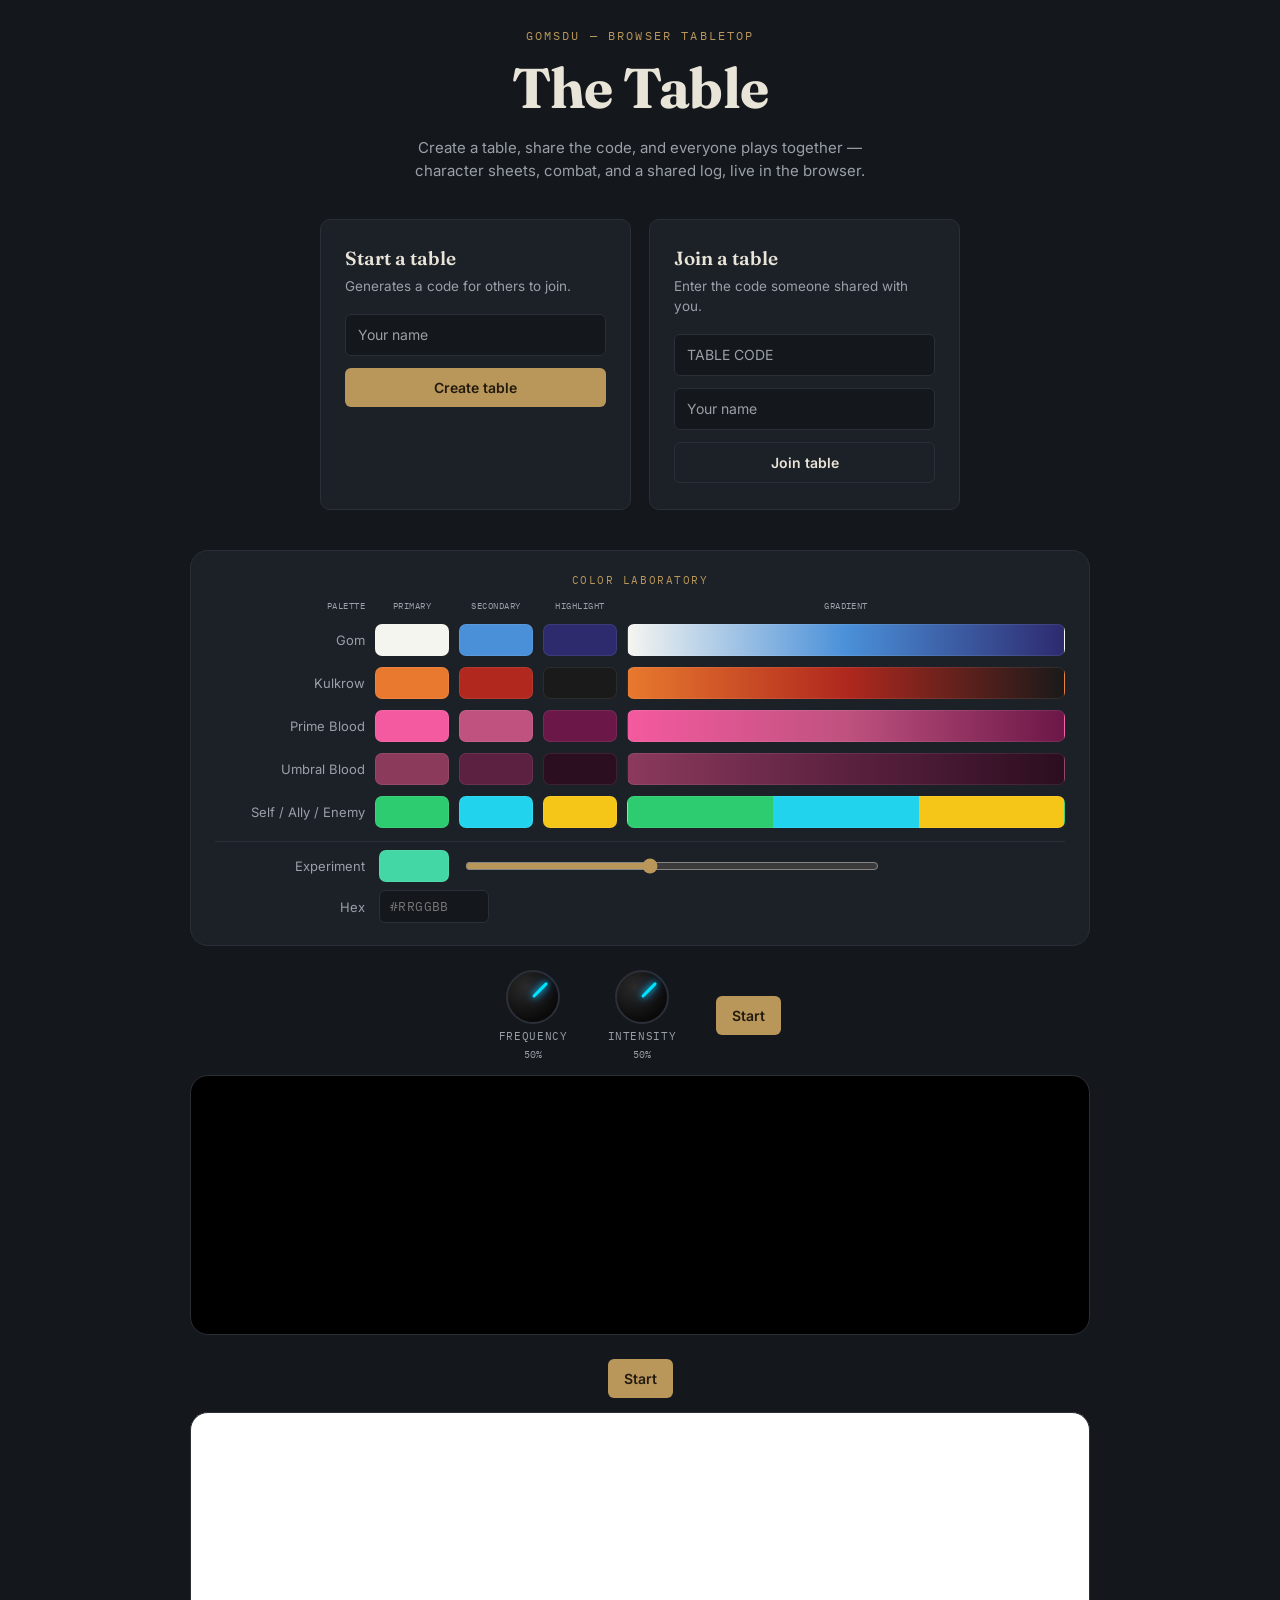
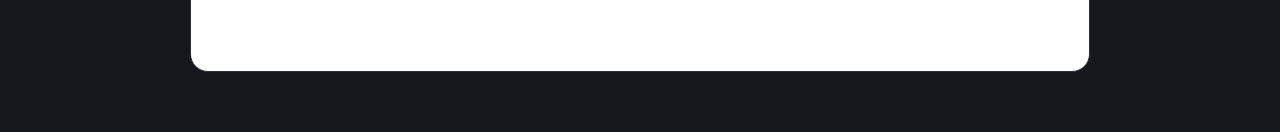
==== index.html @ 1b73d4d3 "scroll-snap for the two-view model Wires up scroll-snap-type/scroll-snap-align on View 1 and View 2 " ====
<!DOCTYPE html>
<html lang="en">
<head>
<meta charset="UTF-8" />
<meta name="viewport" content="width=device-width, initial-scale=1.0" />
<title>Gomsdu &mdash; The Table</title>
<link rel="preconnect" href="https://fonts.googleapis.com">
<link href="https://fonts.googleapis.com/css2?family=Fraunces:opsz,wght@9..144,400;9..144,600;9..144,700&family=Inter:wght@400;500;600&family=IBM+Plex+Mono:wght@400;500&display=swap" rel="stylesheet">
<link rel="stylesheet" href="css/base.css">
<link rel="stylesheet" href="css/layout.css">
<link rel="stylesheet" href="css/panels.css">
</head>
<body>
<div id="app">

  <!-- LANDING -->
  <div id="screen-landing">
    <div class="brand-eyebrow">Gomsdu &mdash; Browser Tabletop</div>
    <h1>The Table</h1>
    <p class="sub">Create a table, share the code, and everyone plays together &mdash; character sheets, combat, and a shared log, live in the browser.</p>

    <div class="landing-cards">
      <div class="landing-card">
        <h3>Start a table</h3>
        <p>Generates a code for others to join.</p>
        <input id="create-name" placeholder="Your name" maxlength="24" />
        <button id="btn-create" class="btn-brass btn-block">Create table</button>
      </div>
      <div class="landing-card">
        <h3>Join a table</h3>
        <p>Enter the code someone shared with you.</p>
        <input id="join-code" placeholder="Table code" maxlength="6" style="text-transform:uppercase;" />
        <input id="join-name" placeholder="Your name" maxlength="24" />
        <button id="btn-join" class="btn-ghost btn-block">Join table</button>
      </div>
    </div>
    <div id="landing-error" class="hidden"></div>

    <div class="color-lab">
      <div class="color-lab-title">Color Laboratory</div>

      <div class="color-lab-headers">
        <span>Palette</span><span>Primary</span><span>Secondary</span><span>Highlight</span><span>Gradient</span>
      </div>

      <div class="color-lab-row">
        <span class="color-lab-label">Gom</span>
        <div class="color-lab-patch-sm" style="background:#F5F5F0;"></div>
        <div class="color-lab-patch-sm" style="background:#4A90D9;"></div>
        <div class="color-lab-patch-sm" style="background:#2E2A6E;"></div>
        <div class="color-lab-band" data-mode="blend" style="background:linear-gradient(to right, #F5F5F0, #4A90D9, #2E2A6E);"></div>
      </div>
      <div class="color-lab-row">
        <span class="color-lab-label">Kulkrow</span>
        <div class="color-lab-patch-sm" style="background:#E8792E;"></div>
        <div class="color-lab-patch-sm" style="background:#B0281E;"></div>
        <div class="color-lab-patch-sm" style="background:#1A1A1A;"></div>
        <div class="color-lab-band" data-mode="blend" style="background:linear-gradient(to right, #E8792E, #B0281E, #1A1A1A);"></div>
      </div>
      <div class="color-lab-row">
        <span class="color-lab-label">Prime Blood</span>
        <div class="color-lab-patch-sm" style="background:#F45A9F;"></div>
        <div class="color-lab-patch-sm" style="background:#BF527F;"></div>
        <div class="color-lab-patch-sm" style="background:#6B1747;"></div>
        <div class="color-lab-band" data-mode="blend" style="background:linear-gradient(to right, #F45A9F, #BF527F, #6B1747);"></div>
      </div>
      <div class="color-lab-row">
        <span class="color-lab-label">Umbral Blood</span>
        <div class="color-lab-patch-sm" style="background:#8B3A5C;"></div>
        <div class="color-lab-patch-sm" style="background:#5C2140;"></div>
        <div class="color-lab-patch-sm" style="background:#2B0E1F;"></div>
        <div class="color-lab-band" data-mode="blend" style="background:linear-gradient(to right, #8B3A5C, #5C2140, #2B0E1F);"></div>
      </div>
      <div class="color-lab-row">
        <span class="color-lab-label">Self / Ally / Enemy</span>
        <div class="color-lab-patch-sm" style="background:#2ECC71;"></div>
        <div class="color-lab-patch-sm" style="background:#22D3EE;"></div>
        <div class="color-lab-patch-sm" style="background:#F5C518;"></div>
        <div class="color-lab-band" data-mode="blocks" style="background:linear-gradient(to right, #2ECC71 0% 33.33%, #22D3EE 33.33% 66.66%, #F5C518 66.66% 100%);"></div>
      </div>

      <div class="color-lab-experiment">
        <div class="color-lab-exp-row">
          <span class="color-lab-label">Experiment</span>
          <div class="color-lab-patch" id="color-lab-patch"></div>
          <input type="range" id="color-lab-slider" class="color-lab-slider" min="0" max="360" value="160" />
          <span class="color-lab-value" id="color-lab-value"></span>
        </div>
        <div class="color-lab-exp-row color-lab-hex-row">
          <span class="color-lab-label">Hex</span>
          <input type="text" id="color-lab-hex" class="color-lab-hex-input" placeholder="#RRGGBB" maxlength="7" />
        </div>
      </div>
    </div>

    <div class="lightning-controls">
      <div class="lightning-knob-wrap">
        <div class="lightning-knob" id="knob-frequency" tabindex="0"><div class="lightning-knob-indicator"></div></div>
        <span class="lightning-knob-label">Frequency</span>
        <span class="lightning-knob-value" id="knob-frequency-value">50%</span>
      </div>
      <div class="lightning-knob-wrap">
        <div class="lightning-knob" id="knob-intensity" tabindex="0"><div class="lightning-knob-indicator"></div></div>
        <span class="lightning-knob-label">Intensity</span>
        <span class="lightning-knob-value" id="knob-intensity-value">50%</span>
      </div>
      <button id="btn-lightning-toggle" class="btn-brass">Start</button>
    </div>
    <div class="lightning-box" id="lightning-box" aria-hidden="true"></div>

    <div class="lava-controls">
      <button id="btn-lava-toggle" class="btn-brass">Start</button>
    </div>
    <div class="lava-box" id="lava-box" aria-hidden="true">
      <canvas id="lava-canvas"></canvas>
    </div>
  </div>

  <div id="loading" class="loading-row hidden">Loading&hellip;</div>

  <!-- TABLE -->
  <div id="screen-table" class="hidden">
    <div class="view1">
    <div class="table-header">
      <div class="seal">
        <span class="code" id="table-code-display">------</span>
        <button id="btn-copy-code" class="btn-ghost btn-small">Copy</button>
      </div>
      <button id="toolbar-character" class="btn-ghost btn-small">Create a Character</button>
      <div class="who">You are <b id="who-name">&mdash;</b></div>
      <div class="header-actions">
        <button id="toolbar-dmtest" class="btn-ghost btn-small">DM Test</button>
        <button id="btn-leave" class="btn-ember btn-small">Leave table</button>
      </div>
    </div>
    <div id="banner-error" class="hidden"></div>

    <div class="sequencer-divider" id="sequencer-divider">
      <div class="sequencer-divider-ticks" id="sequencer-divider-ticks"></div>
      <div class="sequencer-divider-slashes" id="sequencer-divider-slashes"></div>
      <div class="sequencer-divider-wing left"></div>
      <div class="sequencer-divider-circle" id="sequencer-ap-badge"></div>
      <div class="sequencer-divider-wing right"></div>
      <div class="sequencer-needle">
        <svg class="sequencer-needle-svg" viewBox="0 0 36 72">
          <path class="needle-shell" d="M18,2 Q32,36 18,70 Q4,36 18,2 Z" />
          <path class="needle-gap" d="M18,8 Q28,36 18,64 Q8,36 18,8 Z" />
          <path class="needle-core" d="M18,18 Q22,36 18,54 Q14,36 18,18 Z" />
        </svg>
      </div>
      <div class="sequencer-bolts" id="sequencer-bolts"></div>
    </div>
    <div class="sequencer-marks" id="sequencer-marks"></div>
    <div class="sequencer-blood-drops" id="sequencer-blood-drops"></div>
    <div class="sequencer-hover-popover hidden" id="sequencer-hover-popover"></div>

    <div class="battle-report-line">BATTLE REPORT: xxx xxx xxx xxx</div>

    <div class="map-row">
      <div class="side-toolbar">
        <button id="toolbar-stats">Stats</button>
        <button id="toolbar-techniques">Techniques</button>
        <button id="toolbar-party">Party</button>
        <button id="toolbar-help">Help</button>
      </div>

      <div class="panel-static map-panel">
        <div id="map-grid"></div>
        <div class="map-toolbar">
          <button id="veil-vision-toggle" class="btn-ghost btn-small">TATA Veil Vision</button>
          <button id="map-edit-toggle" class="btn-ghost btn-small">DM: edit tiles</button>
        </div>
      </div>

      <div class="side-toolbar">
        <button id="btn-start-encounter" class="btn-brass" disabled>Start encounter</button>
        <button id="btn-end-encounter" class="btn-ghost" disabled>End encounter</button>
        <button id="btn-resolve" class="btn-brass hidden">Resolve round</button>
        <button id="toolbar-combat">Combat</button>
        <button id="toolbar-dm">Dungeon Master</button>
      </div>
    </div>

    <div class="view1-spacer" aria-hidden="true"></div>
    </div>

    <div class="persistent-grid">
      <div class="panel-static" id="party-panel-static">
        <h2>Party</h2>
        <div id="roster"></div>
      </div>

      <div class="panel-static" id="ledger-panel-static">
        <h2>The Ledger</h2>
        <div id="ledger"><div class="log-empty">Nothing recorded yet.</div></div>
        <div class="chat-row">
          <input id="chat-input" placeholder="Say something to the table&hellip;" maxlength="240" />
          <button id="btn-send-chat" class="btn-brass btn-small">Send</button>
        </div>
      </div>
    </div>

    <!-- Party's Add Possessor/Mini-Party popup (2026-08-17 redesign) — a
         small popup positioned over the specific Player's Group (their
         roster-stack: possessors + the Player row + mini-party), triggered
         by clicking an empty grid slot's "+" button, NOT a full-screen
         modal. Position/size set via JS in ledger.js's openAddPartyPopup(). -->
    <div id="party-add-popup" class="party-add-popup hidden">
      <div class="party-add-popup-header">
        <span id="party-add-popup-title">Add</span>
        <button id="party-add-popup-close" class="btn-ghost btn-small">Close</button>
      </div>
      <div class="field"><label>Name</label><input id="add-party-name" /></div>
      <div class="field" id="add-party-tier-field">
        <label>Tier</label>
        <select id="add-party-tier">
          <option value="2">Possessor</option>
          <option value="3">Possessor</option>
          <option value="4">Higher Power</option>
          <option value="5">Supreme Force</option>
        </select>
      </div>
      <div class="field" id="add-party-type-field">
        <label>Possession Type</label>
        <select id="add-party-type">
          <option value="shadow">Shadow Possession</option>
          <option value="active">Active Possession</option>
        </select>
      </div>
      <div class="field">
        <label>Base build (optional)</label>
        <select id="add-party-build">
          <option value="">&mdash; blank &mdash;</option>
        </select>
      </div>
      <button id="btn-confirm-add-party-member" class="btn-brass btn-small btn-block">Add</button>
    </div>

    <!-- PANELS -->
    <div id="panel-backdrop" class="hidden"></div>

    <div id="panel-character" class="panel-overlay wide hidden">
      <div class="panel-overlay-header">
        <h2>Create a Character</h2>
        <div class="save-hint" id="save-hint"></div>
        <button id="panel-close-character" class="btn-ghost btn-small">Close</button>
      </div>
      <div class="sheet">
        <div class="sheet-columns">
          <div class="sheet-col-left">
            <button id="btn-make-active" class="btn-ghost btn-small btn-block" style="margin-bottom:14px;">Make Active Character</button>
            <div class="field">
              <label>Load a Build | Save as Template</label>
              <div class="chat-row">
                <select id="ch-build-loader" style="flex:2;">
                  <option value="">&mdash; pick a template &mdash;</option>
                  <optgroup label="Player" id="ch-build-player-group"></optgroup>
                  <optgroup label="Custom" id="ch-build-saved-group"></optgroup>
                </select>
                <button id="btn-save-template" class="btn-ghost btn-small">Save as Template</button>
              </div>
            </div>
            <div class="field">
              <label>Species</label>
              <select id="ch-species">
                <option value="humanoid">Humanoid</option>
                <option value="sandman">Sandman</option>
                <option value="crystalBeing">Crystal Being</option>
                <option value="desertAbomination">Desert Abomination</option>
              </select>
            </div>
            <div class="stat-header">Possessors</div>
            <div id="ch-possessor-grid"></div>
            <div class="stat-header">Mini Party</div>
            <div id="ch-miniparty-grid"></div>
            <div class="action-row" style="margin-top:10px;">
              <button id="ch-add-party-kind-possessor" class="btn-action">Possessor</button>
              <button id="ch-add-party-kind-miniparty" class="btn-action">Mini-Party Character</button>
            </div>
            <div id="ch-add-party-fields" class="hidden" style="margin-top:10px;">
              <div class="field"><label>Name</label><input id="ch-add-party-name" /></div>
              <div class="field" id="ch-add-party-tier-field">
                <label>Tier</label>
                <select id="ch-add-party-tier">
                  <option value="2">Possessor</option>
                  <option value="3">Possessor</option>
                  <option value="4">Higher Power</option>
                  <option value="5">Supreme Force</option>
                </select>
              </div>
              <div class="field" id="ch-add-party-type-field">
                <label>Possession Type</label>
                <select id="ch-add-party-type">
                  <option value="shadow">Shadow Possession</option>
                  <option value="active">Active Possession</option>
                </select>
              </div>
              <div class="field">
                <label>Base build (optional)</label>
                <select id="ch-add-party-build">
                  <option value="">&mdash; blank &mdash;</option>
                </select>
              </div>
              <button id="btn-ch-confirm-add-party-member" class="btn-brass btn-small btn-block">Add</button>
            </div>
          </div>

          <div class="sheet-col-right">
            <div class="stat-grid-2">
              <div class="field"><label>Name</label><input id="ch-name" /></div>
              <div class="field"><label>Role</label><input id="ch-archetype" placeholder="e.g. Wandering blade-for-hire" /></div>
            </div>
            <div class="field">
              <label>Wounds | Down | Body</label>
              <div class="hp-fields">
                <input id="ch-wounds" type="number" /> <span>/</span>
                <input id="ch-woundsmax" type="number" />
                <span class="sheet-inline-stat">Down: <b id="ch-down-display">&mdash;</b></span>
                <span class="sheet-inline-stat">Body: <b id="ch-body-display">&mdash;</b></span>
              </div>
            </div>
            <div class="stat-header">Technique Tree</div>
            <div class="tech-access-grid">
              <label class="tech-access-toggle"><input type="checkbox" id="ch-tech-flowPowers" /> Flow Powers</label>
              <label class="tech-access-toggle"><input type="checkbox" id="ch-tech-focusPowers" /> Focus Powers</label>
              <label class="tech-access-toggle"><input type="checkbox" id="ch-tech-lightningCrafts" /> Lightning Crafts</label>
              <label class="tech-access-toggle"><input type="checkbox" id="ch-tech-lavaCrafts" /> Lava Crafts</label>
            </div>
            <div class="stat-header">Form</div>
            <div class="stat-grid">
              <div class="field"><label>Flow</label><input id="ch-flow" type="number" min="0" max="50" /></div>
              <div class="field"><label>AP</label><input id="ch-ap" type="number" min="0" max="100" /></div>
              <div class="field"><label>Recovery</label><input id="ch-recovery" type="number" min="0" max="50" /></div>
            </div>
            <div class="stat-grid">
              <div class="field"><label>Power</label><input id="ch-power" type="number" min="0" max="50" /></div>
              <div class="field"><label>Quickness</label><input id="ch-quickness" type="number" min="0" max="50" /></div>
              <div class="field"><label>Resilience</label><input id="ch-resilience" type="number" min="0" max="50" /></div>
            </div>
            <div class="stat-header">Essence</div>
            <div class="stat-grid">
              <div class="field"><label>Lightning</label><input id="ch-lightning" type="number" min="0" max="10" /></div>
              <div class="field"><label>Lava</label><input id="ch-lava" type="number" min="0" max="10" /></div>
              <div class="field"><label>Focus</label><input id="ch-focus" type="number" min="0" max="10" /></div>
            </div>
            <div class="stat-grid">
              <div class="field"><label>Control</label><input id="ch-control" type="number" min="0" max="10" /></div>
              <div class="field"><label>Attunement</label><input id="ch-attunement" type="number" min="0" max="10" /></div>
              <div class="field"><label>Life</label><input id="ch-life" type="number" min="0" max="1" /></div>
            </div>
          </div>
        </div>
      </div>
    </div>

    <div id="panel-combat" class="panel-overlay hidden">
      <div class="panel-overlay-header">
        <h2>Combat</h2>
        <button id="panel-close-combat" class="btn-ghost btn-small">Close</button>
      </div>
      <div class="counter-row">
        <div class="counter"><span class="counter-label">Wounds</span><span id="cb-wounds-display" class="counter-value">&mdash;</span></div>
        <div class="counter"><span class="counter-label">AP (committed / total)</span><span id="cb-ap-display" class="counter-value">&mdash;</span></div>
      </div>
      <div class="counter-row" style="margin-top:10px;">
        <div class="counter"><span class="counter-label">Flow (shield)</span><span id="cb-flow-display" class="counter-value">&mdash;</span></div>
        <div class="counter"><span class="counter-label">Focus (remaining)</span><span id="cb-focus-display" class="counter-value">&mdash;</span></div>
      </div>
      <div class="counter-row" style="margin-top:10px;">
        <div class="counter"><span class="counter-label">Control (live)</span><span id="cb-control-display" class="counter-value">&mdash;</span></div>
        <div class="counter"><span class="counter-label">Hit% (exposure)</span><span id="cb-hitpercent-display" class="counter-value">&mdash;</span></div>
      </div>
      <div class="field" style="margin-top:14px;">
        <label>Target range</label>
        <div id="target-range"><div class="log-empty">No enemies in the encounter.</div></div>
      </div>
      <div class="field" style="margin-top:14px;">
        <label>Ally range</label>
        <div id="ally-range"><div class="log-empty">No Allies to target.</div></div>
      </div>
      <div class="action-row">
        <button id="btn-attack-menu" class="btn-action">Attack</button>
        <button id="btn-block-menu" class="btn-action">Block</button>
        <button id="essence-btn" class="btn-action hidden">Essence</button>
      </div>
      <div class="action-menu hidden" id="menu-attack">
        <button class="btn-ghost btn-small" id="attack-fast-btn">Fast &mdash; 5 AP</button>
        <button class="btn-ghost btn-small" id="attack-strong-btn">Strong &mdash; 10 AP</button>
        <button class="btn-ghost btn-small hidden" id="attack-focus-btn">Focus Attack &mdash; 10 AP + 1 Focus</button>
      </div>
      <div class="action-menu hidden" id="menu-block">
        <button class="btn-ghost btn-small" id="block-general-btn">General Block</button>
        <button class="btn-ghost btn-small" id="block-target-btn">Target Block</button>
        <button class="btn-ghost btn-small" id="block-counter-btn">Counter</button>
      </div>
      <div class="action-menu hidden" id="menu-essence">
        <button class="btn-ghost btn-small hidden" id="cast-lightning">Lightning &mdash; 8 AP</button>
        <button class="btn-ghost btn-small hidden" id="cast-lava">Lava &mdash; 8 AP</button>
      </div>
      <div class="commit-row">
        <button id="btn-commit" class="btn-brass btn-small">Commit</button>
        <button id="btn-undo" class="btn-ghost btn-small">Undo</button>
      </div>
      <div id="cb-staged-list"></div>
      <div class="field" style="margin-top:14px;">
        <label>Rest (spend AP to recover Flow or shed Hit% instead of acting)</label>
        <div class="action-row">
          <input type="number" id="rest-ap-input" min="0" step="1" placeholder="AP to commit" style="width:150px;">
          <button id="btn-rest" class="btn-ghost btn-small">Rest</button>
        </div>
      </div>
    </div>

    <div id="panel-dm" class="panel-overlay hidden">
      <div class="panel-overlay-header">
        <h2>Dungeon Master</h2>
        <button id="panel-close-dm" class="btn-ghost btn-small">Close</button>
      </div>
      <div class="field">
        <label>Load an encounter</label>
        <select id="dm-encounter-loader">
          <option value="">&mdash; pick a saved encounter &mdash;</option>
          <optgroup label="Custom" id="dm-encounter-saved-group"></optgroup>
        </select>
      </div>
      <div class="field">
        <label>Save current field as an encounter</label>
        <div class="chat-row">
          <input id="dm-encounter-name" placeholder="Encounter name" />
          <button id="btn-save-encounter" class="btn-ghost btn-small">Save Encounter</button>
        </div>
        <div class="save-hint" id="dm-encounter-hint"></div>
      </div>
      <div class="field">
        <label>Spawn enemy</label>
        <div class="chat-row">
          <select id="dm-enemy-build-picker">
            <optgroup label="Custom" id="dm-build-saved-group"></optgroup>
          </select>
          <button id="btn-add-enemy" class="btn-ghost btn-small">+ Add enemy</button>
        </div>
      </div>
      <div class="counter-row">
        <div class="counter"><span class="counter-label">Wounds</span><span id="dm-wounds-display" class="counter-value">&mdash;</span></div>
        <div class="counter"><span class="counter-label">AP (committed / total)</span><span id="dm-ap-display" class="counter-value">&mdash;</span></div>
      </div>
      <div class="counter-row" style="margin-top:10px;">
        <div class="counter"><span class="counter-label">Flow (shield)</span><span id="dm-flow-display" class="counter-value">&mdash;</span></div>
        <div class="counter"><span class="counter-label">Focus (remaining)</span><span id="dm-focus-display" class="counter-value">&mdash;</span></div>
      </div>
      <div class="counter-row" style="margin-top:10px;">
        <div class="counter"><span class="counter-label">Control (live)</span><span id="dm-control-display" class="counter-value">&mdash;</span></div>
        <div class="counter"><span class="counter-label">Hit% (exposure)</span><span id="dm-hitpercent-display" class="counter-value">&mdash;</span></div>
      </div>
      <div class="field" style="margin-top:14px;">
        <label>Acting as <span class="footnote" style="display:inline;">(double-click to toggle as its own target)</span></label>
        <div id="dm-enemy-picker"><div class="log-empty">No enemies to control yet.</div></div>
      </div>
      <div class="field" style="margin-top:14px;">
        <label>Target (players)</label>
        <div id="dm-target-range"><div class="log-empty">No players to target.</div></div>
      </div>
      <div class="action-row">
        <button id="dm-btn-attack-menu" class="btn-action">Attack</button>
        <button id="dm-btn-block-menu" class="btn-action">Block</button>
        <button id="dm-essence-btn" class="btn-action hidden">Essence</button>
      </div>
      <div class="action-menu hidden" id="dm-menu-attack">
        <button class="btn-ghost btn-small" id="dm-attack-fast-btn">Fast &mdash; 5 AP</button>
        <button class="btn-ghost btn-small" id="dm-attack-strong-btn">Strong &mdash; 10 AP</button>
        <button class="btn-ghost btn-small hidden" id="dm-attack-focus-btn">Focus Attack &mdash; 10 AP + 1 Focus</button>
      </div>
      <div class="action-menu hidden" id="dm-menu-block">
        <button class="btn-ghost btn-small" id="dm-block-general-btn">General Block</button>
        <button class="btn-ghost btn-small" id="dm-block-target-btn">Target Block</button>
        <button class="btn-ghost btn-small" id="dm-block-counter-btn">Counter</button>
      </div>
      <div class="action-menu hidden" id="dm-menu-essence">
        <button class="btn-ghost btn-small hidden" id="dm-cast-lightning">Lightning &mdash; 8 AP</button>
        <button class="btn-ghost btn-small hidden" id="dm-cast-lava">Lava &mdash; 8 AP</button>
      </div>
      <div class="commit-row">
        <button id="dm-btn-commit" class="btn-brass btn-small">Commit</button>
        <button id="dm-btn-undo" class="btn-ghost btn-small">Undo</button>
      </div>
      <div id="dm-staged-list"></div>
      <button id="btn-clear-dead" class="btn-ghost btn-small" style="margin-top:14px;">Clear the dead</button>
    </div>

    <div id="panel-dmtest" class="panel-overlay hidden">
      <div class="panel-overlay-header">
        <h2>DM Test Panel</h2>
        <button id="panel-close-dmtest" class="btn-ghost btn-small">Close</button>
      </div>
      <p class="footnote" style="margin-bottom:14px;">Auto-stages a full AP&rsquo;s worth of attacks per side and resolves the round &mdash; for repeated combat testing without the manual click-through.</p>
      <div id="dmtest-actors"></div>
      <div class="commit-row" style="margin-top:16px;">
        <button id="btn-dmtest-round" class="btn-ghost btn-small dmtest-run-btn">Run 1 Round</button>
        <div class="dmtest-run-n">
          <input id="dmtest-n-rounds" type="number" min="1" max="100" value="5" title="Rounds to run" />
          <button id="btn-dmtest-n-rounds" class="btn-ghost btn-small dmtest-run-btn">Run Rounds</button>
        </div>
        <button id="btn-dmtest-until-defeat" class="btn-brass btn-small dmtest-run-btn">Run Until Defeat</button>
      </div>
      <div id="dmtest-result" class="dmtest-result"></div>
    </div>

    <div id="panel-character-view" class="panel-overlay wide hidden">
      <div class="panel-overlay-header">
        <h2 id="cv-name">Character Sheet</h2>
        <button id="panel-close-character-view" class="btn-ghost btn-small">Close</button>
      </div>
      <div class="sheet">
        <p class="footnote" id="cv-archetype" style="color:#7A6A47; margin-bottom:10px;"></p>
        <div class="sheet-columns">
          <div class="sheet-col-left">
            <div class="field"><label>Species</label><input id="cv-species" readonly /></div>
            <div class="stat-header">Possessors</div>
            <div id="cv-possessor-grid"></div>
            <div class="stat-header">Mini Party</div>
            <div id="cv-miniparty-grid"></div>
          </div>

          <div class="sheet-col-right">
            <div class="field">
              <label>Wounds | Down | Body</label>
              <div class="hp-fields">
                <input id="cv-wounds" readonly /> <span>/</span>
                <input id="cv-woundsmax" readonly />
                <span class="sheet-inline-stat">Down: <b id="cv-down-display">&mdash;</b></span>
                <span class="sheet-inline-stat">Body: <b id="cv-body-display">&mdash;</b></span>
              </div>
            </div>
            <div class="stat-header">Technique Tree</div>
            <div id="cv-tech-access" class="tech-access-grid"></div>
            <div class="stat-header">Form</div>
            <div class="stat-grid">
              <div class="field"><label>Flow</label><input id="cv-flow" readonly /></div>
              <div class="field"><label>AP</label><input id="cv-ap" readonly /></div>
              <div class="field"><label>Recovery</label><input id="cv-recovery" readonly /></div>
            </div>
            <div class="stat-grid">
              <div class="field"><label>Power</label><input id="cv-power" readonly /></div>
              <div class="field"><label>Quickness</label><input id="cv-quickness" readonly /></div>
              <div class="field"><label>Resilience</label><input id="cv-resilience" readonly /></div>
            </div>
            <div class="stat-header">Essence</div>
            <div class="stat-grid">
              <div class="field"><label>Lightning</label><input id="cv-lightning" readonly /></div>
              <div class="field"><label>Lava</label><input id="cv-lava" readonly /></div>
              <div class="field"><label>Focus</label><input id="cv-focus" readonly /></div>
            </div>
            <div class="stat-grid">
              <div class="field"><label>Control</label><input id="cv-control" readonly /></div>
              <div class="field"><label>Attunement</label><input id="cv-attunement" readonly /></div>
              <div class="field"><label>Life</label><input id="cv-life" readonly /></div>
            </div>
          </div>
        </div>
        <div class="stat-header">Equipment</div>
        <div id="cv-equipment" class="log-empty">No equipment system yet &mdash; placeholder.</div>
        <div class="stat-header">Buffs</div>
        <div id="cv-buffs" class="log-empty">No active buffs.</div>
      </div>
    </div>

    <div id="panel-stats" class="panel-overlay hidden">
      <div class="panel-overlay-header">
        <h2>Stats</h2>
        <button id="panel-close-stats" class="btn-ghost btn-small">Close</button>
      </div>
    </div>

    <div id="panel-techniques" class="panel-overlay hidden">
      <div class="panel-overlay-header">
        <h2>Techniques</h2>
        <button id="panel-close-techniques" class="btn-ghost btn-small">Close</button>
      </div>
      <div class="sheet">
        <div class="tech-main-header">Powers</div>
        <div class="tech-columns">
          <div class="tech-column">
            <div class="tech-column-label">Flow</div>
            <button class="tech-item" data-technique="wound">Wound</button>
          </div>
          <div class="tech-column">
            <div class="tech-column-label">Focus</div>
            <button class="tech-item" data-technique="possess">Possess</button>
            <button class="tech-item" data-technique="embolden">Embolden</button>
            <button class="tech-item" data-technique="anchor">Anchor</button>
          </div>
        </div>
        <div class="tech-main-header">Craft</div>
        <div class="tech-columns">
          <div class="tech-column">
            <div class="tech-column-label">Lightning</div>
            <button class="tech-item" data-technique="heartAttack">Heart Attack</button>
            <button class="tech-item" data-technique="skullExplosion">Skull Explosion</button>
          </div>
          <div class="tech-column">
            <div class="tech-column-label">Lava</div>
            <button class="tech-item" data-technique="separation">Separation</button>
            <button class="tech-item" data-technique="bloodkindle">Bloodkindle</button>
          </div>
        </div>
      </div>
    </div>

    <div id="panel-party" class="panel-overlay hidden">
      <div class="panel-overlay-header">
        <h2>Party</h2>
        <button id="panel-close-party" class="btn-ghost btn-small">Close</button>
      </div>
    </div>

    <div id="panel-help" class="panel-overlay hidden">
      <div class="panel-overlay-header">
        <h2>Help</h2>
        <button id="panel-close-help" class="btn-ghost btn-small">Close</button>
      </div>
      <div class="sheet">
        <div class="tech-main-header">Wounds &amp; Death</div>
        <ul class="help-list">
          <li>Wounds count <b>up</b>, not down. <code>x</code> is how many you've taken; <code>y</code> is your own personal Down threshold &mdash; different per Character.</li>
          <li><b>Down</b> &ne; out. A Down Character can still be targeted, and can't act unaided, but isn't removed from play.</li>
          <li><b>Death Wounds</b> is a separate, species-fixed ceiling (Humanoid: 10) &mdash; crossing it is what actually kills you, not reaching your own <code>y</code>.</li>
          <li><b>Execution</b>: attacking an already-Down target skips Block and Flow entirely &mdash; guaranteed +1 Wound, -1 Life.</li>
          <li><b>Obliteration</b> is different again &mdash; every Body Part gone. Rare, not the same as Death Wounds.</li>
          <li><b>Life</b> reaching 0 doesn't erase you &mdash; it means "no longer self-sustaining," not "no body."</li>
        </ul>
        <div class="tech-main-header">Core Resources</div>
        <ul class="help-list">
          <li><b>Flow</b> is your personal shield &mdash; Recovery refills it each round.</li>
          <li><b>Focus / Lightning / Lava</b> are Technique fuel &mdash; Attunement refills all three, each round, in full (not split between them).</li>
          <li><b>Resilience</b> shrinks every incoming hit and is what lets you take damage past your own <code>y</code>, toward the universal ceiling.</li>
          <li><b>Control</b> sets your AP cost per action &mdash; higher Control, cheaper actions. Control 0 means you can't act without help.</li>
        </ul>
        <div class="tech-main-header">Techniques</div>
        <ul class="help-list">
          <li>Four categories: <b>Flow Powers, Focus Powers, Lightning Crafts, Lava Crafts.</b></li>
          <li>A Character needs a category switched on to use anything in it &mdash; checked on the Character Sheet.</li>
          <li>Techniques used on an Ally that <i>help</i> (Embolden, Anchor) are never treated as an attack.</li>
        </ul>
        <div class="tech-main-header">Party &amp; Possession</div>
        <ul class="help-list">
          <li>Your <b>Mini-Party</b> rides on your own Tile &mdash; up to 4 members.</li>
          <li>A <b>Mob</b> is any group of Characters sharing one Tile &mdash; get crowded enough (3+) and it starts affecting movement and line of sight.</li>
          <li>Gom and Kulkrow ambiently possess <i>everyone</i> by default (Shadow Possession) &mdash; that's not a special event, it's the baseline every Character already has in their Blood.</li>
          <li><b>Veil Vision</b> toggles between "what your Character would actually know" and the full picture &mdash; Enemy intent stays hidden until it resolves unless it's on.</li>
        </ul>
      </div>
    </div>

    <div id="panel-technique-use" class="panel-overlay hidden">
      <div class="panel-overlay-header">
        <h2 id="tu-name">Technique</h2>
        <button id="panel-close-technique-use" class="btn-ghost btn-small">Close</button>
      </div>
      <p class="footnote" id="tu-type" style="margin-bottom:12px;"></p>
      <div class="counter-row">
        <div class="counter"><span class="counter-label">Cost</span><span id="tu-cost" class="counter-value">&mdash;</span></div>
        <div class="counter"><span class="counter-label">Range</span><span id="tu-range" class="counter-value">&mdash;</span></div>
      </div>
      <p class="footnote" id="tu-effect" style="margin:14px 0;"></p>
      <div class="field">
        <label>Target</label>
        <select id="tu-target"></select>
      </div>
      <button id="btn-tu-stage" class="btn-brass btn-block" style="margin-top:10px;">Stage</button>
    </div>
  </div>
</div>

<script type="module" src="js/main.js"></script>
</body>
</html>
---- css/base.css ----
:root{
  --ink: #14171B;
  --ink-soft: #1C2027;
  --ink-line: #2A2F38;
  --parchment: #EFE7D6;
  --parchment-line: #D9CBA8;
  --text-light: #E9E4D8;
  --text-dim: #9AA0A8;
  --text-dark: #241F18;
  --brass: #B9975B;
  --brass-bright: #D8BA83;
  --ember: #A34B36;
  --ember-bright: #C1604A;
  --sage: #7C9070;

  /* Tier 5 palette (2026-08-16, design tokens only — captured per dDd's
     Color Schemes note, not wired into any UI yet; the Roster's Possessor
     icons still use plain circle glyphs, not color). Ordering intentional:
     1=Primary, 2=Secondary, 3=Tertiary. True black is deliberately reserved
     for Kulkrow's tertiary only — per dDd, "Black is the rarest color in
     the Universe in game" — everything else in this theme (including --ink
     above) stays a dark charcoal specifically to leave true black alone. */
  --gom-primary: #F5F5F0;
  --gom-secondary: #4A90D9;
  --gom-tertiary: #2E2A6E;
  --kulkrow-primary: #E8792E;
  --kulkrow-secondary: #B0281E;
  --kulkrow-tertiary: #000000;
}
*{box-sizing:border-box;}
html,body{margin:0;padding:0;}
/* Two-view scroll-snap (2026-08-17) — the table screen is exactly View 1
   (header through the Map) and View 2 (Party+Ledger), both pinned to
   calc(100vh - 28px) in layout.css. scroll-snap-type lives on html (the
   real scrolling box for ordinary document scroll, since nothing between
   here and .view1/.persistent-grid sets its own overflow) so scrolling
   snaps to whichever view is closer instead of free-scrolling between them. */
html{scroll-snap-type:y mandatory;}
body{
  background:var(--ink); color:var(--text-light);
  font-family:'Inter',sans-serif; min-height:100vh;
  -webkit-font-smoothing:antialiased;
  /* renderAll() in js/main.js unconditionally rebuilds every major
     container's innerHTML (Ledger, Roster, Map, ...) on every single table
     mutation, not just the piece that actually changed — so on every move,
     chat message, or combat action, large swaths of the DOM get destroyed
     and recreated. Browsers' default scroll anchoring (overflow-anchor:auto)
     tries to keep the viewport visually stable when content shifts, but its
     heuristics get confused when the DOM nodes it was anchored to are torn
     down and rebuilt wholesale rather than genuinely resized in place — the
     real, most likely cause of dDd's 2026-08-17 report that the page keeps
     jumping back to the Party section on ordinary actions ("in a bunch of
     areas," not just movement, which matches a page-wide render pattern
     rather than one specific action). Turning it off is the standard fix for
     this exact symptom in apps that re-render this way. */
  overflow-anchor:none;
}
.hidden{display:none !important;}
a{color:var(--brass-bright);}
h1,h2,h3{font-family:'Fraunces',serif; font-weight:600; margin:0;}

button{
  font-family:'Inter',sans-serif; font-weight:600; font-size:14px; cursor:pointer;
  border:none; border-radius:6px; padding:11px 16px; transition:transform .1s ease, background .15s ease;
}
button:active{transform:scale(.98);}
button:disabled{opacity:.4; cursor:not-allowed;}
.btn-brass{background:var(--brass); color:#221A0E;}
.btn-brass:hover{background:var(--brass-bright);}
.btn-ghost{background:transparent; color:var(--text-light); border:1px solid var(--ink-line);}
.btn-ghost:hover{border-color:var(--brass);}
.btn-ember{background:var(--ember); color:#fff;}
.btn-ember:hover{background:var(--ember-bright);}
.btn-block{width:100%;}
.btn-small{padding:7px 11px; font-size:12.5px;}
.btn-ghost.toggled{border-color:var(--brass); color:var(--brass-bright); background:rgba(185,151,91,.15);}
.btn-action{
  flex:1; background:var(--ink); border:1px solid var(--brass); color:var(--brass-bright);
  font-family:'Inter',sans-serif; font-weight:600; font-size:13px; padding:12px 0; border-radius:6px; cursor:pointer;
}
.btn-action:hover{background:rgba(185,151,91,.1);}
.btn-action.active{background:rgba(185,151,91,.2);}

input, textarea, select{
  font-family:'Inter',sans-serif; font-size:13.5px;
}
input:focus, button:focus-visible, textarea:focus, select:focus{
  outline:2px solid var(--brass-bright); outline-offset:1px;
}

.log-empty{color:var(--text-dim); font-size:13px; padding:6px 0;}
.footnote{font-size:12px; color:var(--text-dim); line-height:1.6; padding-top:4px;}
.loading-row{font-family:'IBM Plex Mono',monospace; font-size:13px; color:var(--text-dim); padding:30px 0; text-align:center;}

#landing-error, #banner-error{
  color:#F0BBAE; background:rgba(163,75,54,.15); border:1px solid rgba(163,75,54,.4);
  padding:9px 13px; border-radius:6px; font-size:13px; margin-top:6px;
}
---- css/layout.css ----
#app{max-width:1200px; margin:0 auto; padding:28px 20px 60px;}

/* ---------- Landing ---------- */
#screen-landing{
  display:flex; flex-direction:column; align-items:center; justify-content:center;
  min-height:80vh; text-align:center;
}
.brand-eyebrow{
  font-family:'IBM Plex Mono',monospace; font-size:12px; letter-spacing:.18em;
  text-transform:uppercase; color:var(--brass); margin-bottom:10px;
}
#screen-landing h1{font-size:clamp(36px,6vw,56px); font-weight:700; letter-spacing:-.01em;}
#screen-landing p.sub{color:var(--text-dim); max-width:480px; margin:14px 0 36px; line-height:1.55; font-size:15px;}
.landing-cards{display:flex; gap:18px; flex-wrap:wrap; justify-content:center; width:100%; max-width:640px;}
.landing-card{
  flex:1; min-width:260px; background:var(--ink-soft); border:1px solid var(--ink-line);
  border-radius:10px; padding:26px 24px; text-align:left;
}
.landing-card h3{font-size:19px; margin-bottom:6px;}
.landing-card p{color:var(--text-dim); font-size:13.5px; line-height:1.5; margin:0 0 18px;}
.landing-card input{
  width:100%; margin-bottom:12px; padding:11px 12px; border-radius:6px;
  border:1px solid var(--ink-line); background:var(--ink); color:var(--text-light);
  font-family:'IBM Plex Mono',monospace; font-size:14px; letter-spacing:.05em;
}
.landing-card input::placeholder{color:var(--text-dim); font-family:'Inter',sans-serif; letter-spacing:0;}

/* Color Laboratory — a static, labeled color showcase (was an animated wave
   piece; dDd's call to swap it for something clearer to actually study).
   Each settled hue-family gets a row: Palette name, its Primary/Secondary/
   Highlight stops as their own small patches, then the full blended
   Gradient — all 5 columns aligned under one header via CSS Grid. Below
   that, a live "Experiment" patch driven by either the hue slider or a
   typed hex code, for test-driving a candidate color against the palette. */
.color-lab{
  width:100%; max-width:900px; margin:40px auto 0; padding:22px 24px;
  border-radius:18px; background:var(--ink-soft); border:1px solid var(--ink-line);
  display:flex; flex-direction:column; gap:11px;
}
.color-lab-title{
  font-family:'IBM Plex Mono',monospace; font-size:11px; letter-spacing:.14em;
  text-transform:uppercase; color:var(--brass); margin-bottom:2px;
}
.color-lab-headers{
  display:grid; grid-template-columns:150px 74px 74px 74px 1fr; gap:10px;
  font-family:'IBM Plex Mono',monospace; font-size:9px; letter-spacing:.05em;
  text-transform:uppercase; color:var(--text-dim); padding-bottom:2px; white-space:nowrap;
}
.color-lab-headers span:first-child{text-align:right;}
.color-lab-headers span:not(:first-child){text-align:center;}
.color-lab-row{display:grid; grid-template-columns:150px 74px 74px 74px 1fr; gap:10px; align-items:center;}
.color-lab-label{font-size:13px; color:var(--text-dim); text-align:right;}
.color-lab-patch-sm{height:32px; border-radius:7px; border:1px solid rgba(255,255,255,.08); cursor:pointer;}
.color-lab-band{height:32px; border-radius:7px; border:1px solid rgba(255,255,255,.08);}

/* Click a patch to highlight it (single-select among the palette patches;
   the Experiment patch highlights independently). When the Experiment patch
   and a palette patch are highlighted at the same time, the palette patch's
   color is overwritten to match — live, so it keeps tracking the Experiment
   color for as long as both stay highlighted. Outline, not border/box-
   shadow, so highlighting never shifts the grid's own sizing. */
.color-lab-patch-sm.highlighted, .color-lab-patch.highlighted{
  outline:3px solid var(--brass-bright); outline-offset:2px;
}

.color-lab-experiment{padding-top:8px; margin-top:2px; border-top:1px solid var(--ink-line); display:flex; flex-direction:column; gap:8px;}
.color-lab-exp-row{display:flex; align-items:center; gap:14px;}
.color-lab-exp-row .color-lab-label{width:150px; flex-shrink:0;}
.color-lab-patch{
  width:70px; height:32px; border-radius:7px; border:1px solid rgba(255,255,255,.08);
  flex-shrink:0; background:hsl(160,65%,55%); cursor:pointer;
}
.color-lab-slider{flex:1; accent-color:var(--brass);}
.color-lab-value{
  width:170px; flex-shrink:0; font-family:'IBM Plex Mono',monospace; font-size:12px; color:var(--text-dim);
}
.color-lab-hex-input{
  width:110px; padding:7px 10px; border-radius:6px; border:1px solid var(--ink-line);
  background:var(--ink); color:var(--text-light);
  font-family:'IBM Plex Mono',monospace; font-size:13px; letter-spacing:.03em;
}

/* Lightning box — pure fun, no function. Click anywhere and a bolt strikes
   toward that point from somewhere above it. Each bolt is a fresh, randomly
   generated jagged path (js/main.js's spawnLightningBolt/buildJaggedPath) —
   varied length, start angle, jaggedness, and branch count — rendered as one
   crisp white core stroke with 3 stacked drop-shadows standing in for the
   Inner Glow / Outer Glow / Aura layers, so the layering is real depth, not
   a flat tint. A multi-peak flicker keyframe (not a single fade) gives the
   afterimage/strobe feel, at a per-bolt randomized duration. Old bolts clean
   themselves out of the DOM once their animation ends. */
/* Controller row — two draggable rotary knobs (Frequency, Intensity) plus a
   Start/Stop toggle for auto-strikes, sitting above the box. Knobs use
   Pointer Events with a vertical-drag convention (standard for software
   knobs — literal angle-tracking off cursor position is fiddlier to use
   than it sounds), rendered via one CSS custom property (--angle) driving
   the indicator's rotation across a 270° sweep. See initKnob() in js/main.js. */
.lightning-controls{
  width:100%; max-width:900px; margin:24px auto 0;
  display:flex; align-items:center; justify-content:center; gap:40px;
}
.lightning-knob-wrap{display:flex; flex-direction:column; align-items:center; gap:5px;}
.lightning-knob{
  width:54px; height:54px; border-radius:50%;
  background:radial-gradient(circle at 35% 30%, #2b2b2b, #0a0a0a 72%);
  border:2px solid var(--ink-line); position:relative;
  cursor:ns-resize; touch-action:none; user-select:none;
}
.lightning-knob:focus-visible{outline:2px solid var(--brass-bright); outline-offset:3px;}
.lightning-knob-indicator{
  position:absolute; left:50%; top:50%; width:3px; height:20px;
  background:#00E5FF; border-radius:2px; transform-origin:50% 0%;
  transform:translateX(-50%) rotate(var(--angle, -135deg));
  box-shadow:0 0 6px #00E5FF, 0 0 12px #287BFF;
}
.lightning-knob-label{
  font-size:11px; color:var(--text-dim); font-family:'IBM Plex Mono',monospace;
  text-transform:uppercase; letter-spacing:.06em;
}
.lightning-knob-value{font-size:10px; color:var(--text-dim); font-family:'IBM Plex Mono',monospace;}

.lightning-box{
  width:100%; max-width:900px; height:260px; margin:14px auto 0;
  background:#000; border-radius:18px; border:1px solid var(--ink-line);
  position:relative; overflow:hidden; cursor:crosshair;
}
.lightning-bolt-svg{position:absolute; inset:0; pointer-events:none;}
.lightning-core{
  fill:none; stroke:#FFFFFF; stroke-linecap:round; stroke-linejoin:round;
  filter:
    drop-shadow(0 0 calc(3px * var(--glow-scale, 1)) #00E5FF)
    drop-shadow(0 0 calc(8px * var(--glow-scale, 1)) #287BFF)
    drop-shadow(0 0 calc(16px * var(--glow-scale, 1)) #6A2CFF);
}
.lightning-branch{opacity:.8;}
.lightning-flash .lightning-bolt{
  animation-name:bolt-flicker;
  animation-duration:var(--bolt-dur, 700ms);
  animation-timing-function:ease-out;
  animation-fill-mode:forwards;
}
@keyframes bolt-flicker{
  0%{opacity:0;}
  6%{opacity:1;}
  14%{opacity:.25;}
  22%{opacity:.9;}
  32%{opacity:.15;}
  44%{opacity:.55;}
  60%{opacity:.1;}
  100%{opacity:0;}
}

/* Lava box — Kulkrow's counterpart to the lightning box, same "click to
   place, Start/Stop to run" shape but a continuous simulation instead of a
   one-shot flash. Real per-frame physics in js/main.js's initLavaBox() —
   no directional gravity, each blob random-walks and bounces off its own
   vent's circular Crust pool (5x that vent ring's diameter), which is what
   actually confines it, not a screen edge. The white outer box is the Lava
   box itself; the dark Crust only exists inside each vent's own pool. */
.lava-controls{width:100%; max-width:900px; margin:24px auto 0; display:flex; align-items:center; justify-content:center;}
.lava-box{
  width:100%; max-width:900px; height:260px; margin:14px auto 0;
  background:#FFFFFF; border-radius:18px; border:1px solid var(--ink-line);
  position:relative; overflow:hidden; cursor:crosshair;
}
#lava-canvas{position:absolute; inset:0; width:100%; height:100%; display:block;}

/* ---------- Table shell ---------- */
#screen-table{display:flex; flex-direction:column; gap:20px;}
.table-header{
  display:flex; align-items:center; justify-content:space-between; gap:16px; flex-wrap:wrap;
  border-bottom:1px solid var(--ink-line); padding-bottom:16px;
}
.seal{
  display:inline-flex; align-items:center; gap:10px; background:var(--ink-soft);
  border:1.5px solid var(--brass); border-radius:999px; padding:6px 8px 6px 16px;
}
.seal .code{font-family:'IBM Plex Mono',monospace; font-size:17px; letter-spacing:.12em; color:var(--brass-bright);}
/* Fixed width sized for "Copied!" (its longest routine label) so the pill
   doesn't visibly resize/reflow when copyCode() in js/main.js swaps the
   button's text in and out — text-align:center keeps the shorter resting
   "Copy" label looking intentional rather than off-center in the extra
   space. */
#btn-copy-code{width:72px; text-align:center;}
.who{font-size:13px; color:var(--text-dim);}
.who b{color:var(--text-light); font-weight:600;}
.header-actions{display:flex; align-items:center; gap:10px;}

/* Toolbar buttons for contextual panels — a horizontal row (unused now, kept in
   case a flat toolbar returns somewhere) and the vertical stacks flanking the
   Map (.side-toolbar) share the same button look. */
.toolbar{display:flex; gap:10px; flex-wrap:wrap;}
.toolbar button, .side-toolbar button{
  background:var(--ink-soft); border:1px solid var(--ink-line); color:var(--text-light);
  padding:10px 16px; border-radius:8px; font-size:13.5px;
}
.toolbar button.active, .side-toolbar button.active{border-color:var(--brass); color:var(--brass-bright);}
/* Fixed, non-shrinking (2026-08-17) — dDd's call: these are "more of a
   temporary thing" (likely folded into the Sequencer surface later, see
   ROADMAP.md's Sequencer Panel "deeper merge" item), they just need to
   reliably stay left/right. The Map, not these, is what should flex. */
.side-toolbar{display:flex; flex-direction:column; gap:10px; justify-content:center; flex:0 0 148px;}
.side-toolbar button{width:148px;}

/* Sequencer divider — decorative strip left behind by the old horizontal
   toolbar, reimagined as part of the Sequencer: a circle (blank outside an
   Encounter, the round's total AP scale once one starts) bisecting a line
   that tapers to a sharp point as it reaches toward the screen's edges.
   Full-bleed past #app's own max-width via the negative-margin trick, at
   90vw (pulled in from an earlier 95vw pass — still a touch too close to
   the edges per dDd) rather than a full 100vw so the sharp tips stay well
   short of the actual screen edge. The wedge shape itself always looks the
   same — only the tick density layered behind it (and the marks row below)
   changes with the current AP scale. */
.sequencer-divider{
  position:relative; left:50%; width:90vw; margin-left:-45vw;
  display:flex; align-items:center; justify-content:center;
  height:46px;
}
/* Scrub cursors only apply while .seq-scrubbable is toggled on (live
   Encounter, set in renderSequencerDivider() in js/sequencer.js) — outside
   that there's nothing for a click here to do, so the bar shouldn't look
   clickable. */
.sequencer-divider.seq-scrubbable{cursor:pointer;}
.sequencer-divider-ticks{position:absolute; inset:0; z-index:1; pointer-events:none;}
.sequencer-divider-tick{
  position:absolute; top:50%; width:1px; height:10px; background:var(--ink-line);
  transform:translate(-50%,-50%);
}
.sequencer-divider-tick.major{height:20px; background:var(--text-dim);}
.sequencer-divider-wing{
  flex:1; height:16px; background:var(--brass); opacity:.55; max-width:640px;
  position:relative; z-index:2;
}
.sequencer-divider-wing.left{clip-path:polygon(100% 0%, 100% 100%, 0% 50%);}
.sequencer-divider-wing.right{clip-path:polygon(0% 0%, 0% 100%, 100% 50%);}
.sequencer-divider-circle{
  flex-shrink:0; width:52px; height:52px; margin:0 -2px; border-radius:50%;
  background:var(--ink-soft); border:2px solid var(--brass);
  display:flex; align-items:center; justify-content:center; z-index:3; position:relative;
  font-family:'IBM Plex Mono',monospace; font-size:15px; font-weight:600; color:var(--brass-bright);
}

/* The moving needle — a vertical "reptile eye" marker (3 nested lens-shaped
   paths: dark shell, bright gold gap/iris, dark core/pupil, plus an outer
   glow) that sweeps the divider's own 0-100 scale. Visible only while an
   Encounter is live (toggled via .hidden in js/sequencer.js, same gate as
   the ticks/marks/badge), but otherwise sits still at rest (left:100%) — it
   does NOT loop. Position/opacity are driven every frame by JS
   (applySweepFrame() in js/sequencer.js, a requestAnimationFrame clock)
   rather than a CSS animation, so the sweep can be jumped/skipped
   interactively (click = jump to next Moment, click-hold = jump to end).
   Vanishes (fades to opacity 0) right as it reaches the end, rather than
   holding visible — .hidden then re-shows it at rest for the next Round.
   Purely a look-and-feel prototype for now — a single marker, not tied to
   any real per-actor AP data yet; that's the deferred "tick logic"
   conversation. */
.sequencer-needle{
  position:absolute; top:50%; left:100%; transform:translate(-50%,-50%);
  z-index:5; pointer-events:none;
}
.sequencer-needle-svg{
  width:26px; height:56px; display:block;
  filter:drop-shadow(0 0 9px rgba(185,151,91,.6));
}
.sequencer-needle-svg .needle-shell{fill:var(--ink);}
.sequencer-needle-svg .needle-gap{fill:var(--brass-bright);}
.sequencer-needle-svg .needle-core{fill:var(--ink);}

/* Start-of-Encounter lightning flourish — dDd's spec: up to 3 bolts coiling
   out to the left and up to 3 to the right from the AP circle, fired once
   the instant an Encounter actually starts (real state transition, not the
   button click, so every connected player sees it including on remote
   Start clicks synced in over realtime — see flourishEncounterStart() in
   js/sequencer.js). Reuses the landing page's Lightning box glow/flicker
   classes (.lightning-core/.lightning-branch/.lightning-flash/bolt-flicker,
   defined above) since the visual language should match; only the path
   generation differs (horizontal + vertically-jaggy "coil" instead of a
   vertical strike). */
.sequencer-bolts{position:absolute; inset:0; z-index:6; pointer-events:none; overflow:visible;}

/* Measurement marks — always exactly 5, sitting just under the divider and
   outside the Sequencer shell box: the two extremes align under the wedge
   tips, the center under the circle, and one each at the midpoints between.
   Values scale with the same AP counter as the divider's own ticks. */
.sequencer-marks{
  position:relative; left:50%; width:90vw; margin-left:-45vw;
  height:26px; margin-top:-4px;
}
.sequencer-marks.seq-scrubbable{cursor:crosshair;}
.sequencer-mark{
  position:absolute; top:0; transform:translateX(-50%);
  display:flex; flex-direction:column; align-items:center; gap:3px;
}
.sequencer-mark-tick{width:1px; height:8px; background:var(--text-dim);}
.sequencer-mark-label{font-family:'IBM Plex Mono',monospace; font-size:10px; color:var(--text-dim);}

/* Staged-action slashes — sit right on the divider line, same 0-100 AP
   coordinate space as the ticks. Shape is the only signal for friendly vs.
   hostile (\ = Self/Ally, / = Enemy); color is what tells Self apart from
   Ally within the friendly side. No effect-type hues here on purpose — see
   style-guide.md, that idea got corrected out during design. */
.sequencer-divider-slashes{position:absolute; inset:0; z-index:4; pointer-events:none;}
.seq-slash{
  position:absolute; top:50%; width:2.5px; height:24px; border-radius:2px;
  transform:translate(-50%,-50%) rotate(var(--slash-angle, 32deg));
}
.seq-slash.self{background:#2ECC71; box-shadow:0 0 5px #2ECC71;}
.seq-slash.ally{background:#22D3EE; box-shadow:0 0 5px #22D3EE;}
.seq-slash.enemy{background:#F5C518; box-shadow:0 0 5px #F5C518;}

/* Blood Drops — a density layer, not a "what happened" layer (that's the
   slashes' job). One uniform "blood" look regardless of cause: a battlefield
   doesn't color-code its own blood by what caused it. Staggered across 3
   rows in AP order (beeswarm/jitter-plot style — the standard fix for
   overplotting) so adjacent close-together moments don't visually collide;
   dot size scales with how many actions landed at that exact tick. */
/* Battle Report placeholder line (2026-08-17, View 1 spec) — literal
   placeholder text for now (the real feature is ROADMAP.md's Sequencer
   Panel "Battle Report" item, not built yet); same full-bleed 90vw width as
   the Sequencer bar above, per dDd's spec. */
.battle-report-line{
  position:relative; left:50%; width:90vw; margin-left:-45vw;
  text-align:center; font-family:'IBM Plex Mono',monospace; font-size:11px;
  letter-spacing:.08em; color:var(--text-dim); text-transform:uppercase;
  padding:6px 0; border-top:1px solid var(--ink-line); border-bottom:1px solid var(--ink-line);
  margin-top:10px; margin-bottom:4px;
}

.sequencer-blood-drops{
  position:relative; left:50%; width:90vw; margin-left:-45vw;
  height:38px; margin-top:2px;
  /* Backdrop (2026-08-17, dDd's View 1 ask: "so I can clearly tell") — a
     subtle bounded zone marking where Blood Drops appear even when there
     are none staged yet, rather than an unmarked empty strip. */
  background:rgba(191,82,127,.05); border-radius:6px;
}
.sequencer-blood-drops.seq-scrubbable{cursor:crosshair;}
.seq-drop{
  position:absolute; border-radius:50%; background:#BF527F;
  box-shadow:0 0 5px rgba(191,82,127,.65); transform:translateX(-50%);
}

/* Shared "reveal" mechanism for ticks/marks/slashes/drops — moment-by-moment,
   synced to the needle's own sweep rather than everything appearing at once.
   Default state is fully visible (normal re-renders, e.g. a chat message
   arriving mid-Encounter, must NOT replay this). Each element carries a
   data-reveal-at="<ms>" attribute; applySweepFrame() in js/sequencer.js
   (the same rAF clock driving the needle) sets opacity to 0 or 1 directly
   each frame by comparing elapsed time to that value — driven this way
   (rather than a CSS animation-delay) specifically so a jump/skip can
   re-apply the correct state instantly instead of waiting out a delay. */
.seq-reveal{opacity:1; transition:opacity .15s ease-out;}
/* Blood Drops fade in slower than everything else — dDd's spec: Enemy
   slashes are a "quick fade in," Blood Drops a "slow" one. Higher
   specificity than the bare .seq-reveal rule above, so this wins without
   needing !important. */
.seq-drop.seq-reveal{transition:opacity .6s ease-out;}

/* Hover popover — the "zoom in" idea's actual first pass: an informational
   tooltip near the cursor listing whatever's staged nearby, not true optical
   magnification (see ROADMAP.md, Sequencer Panel — deliberately scoped down
   to keep this pass's size in check; a real lens effect is a candidate
   follow-up once this is proven out). */
.sequencer-hover-popover{
  position:fixed; z-index:50; pointer-events:none;
  background:var(--ink); border:1px solid var(--brass); border-radius:8px;
  padding:8px 10px; font-family:'IBM Plex Mono',monospace; font-size:11px;
  color:var(--text-light); max-width:220px; box-shadow:0 4px 16px rgba(0,0,0,.4);
}
.sequencer-hover-popover-row{padding:2px 0; white-space:nowrap;}
.sequencer-hover-popover-row.self{color:#2ECC71;}
.sequencer-hover-popover-row.ally{color:#22D3EE;}
.sequencer-hover-popover-row.enemy{color:#F5C518;}

/* View 1 = header through the Map row, pinned to exactly one screen height
   (2026-08-17) — "It's two fixed views. There is zero reason why the
   Headers for Party and the Ledger should be visible." Party+Ledger
   (.persistent-grid, View 2) start immediately after, entirely below the
   fold until the Player actually scrolls — no bleed-through either way.
   Everything in here that ISN'T the Map row has a fixed/intrinsic height;
   .map-row is the one flexible piece, stretching to claim whatever's left. */
/* calc(100vh - 28px), not a flat 100vh — #app's own top padding (see its
   rule at the top of this file) sits above .view1 and isn't part of the
   viewport height itself, so a flat 100vh here always overshot the visible
   window by exactly that padding, pushing the Map toolbar buttons and the
   spacer partly below the fold. */
.view1{height:calc(100vh - 28px); display:flex; flex-direction:column; min-height:0; scroll-snap-align:start; scroll-snap-stop:always;}
.view1 .table-header{flex-shrink:0;}
.view1 #banner-error{flex-shrink:0;}
.view1 .sequencer-divider, .view1 .sequencer-marks, .view1 .sequencer-blood-drops,
.view1 .battle-report-line{flex-shrink:0;}
.view1 .map-row{flex:1; min-height:0; align-items:stretch;}
/* Reserved breathing room at the bottom of View 1 (2026-08-17) — dDd's
   correction after seeing the Map squeezed too short: sized to roughly
   match the Battle Report line + Blood Drops strip combined, not a generic
   20vh guess. */
.view1-spacer{height:60px; flex-shrink:0;}

/* Persistent area: Party + Ledger, always visible, side by side */
/* View 2, pinned to a full screen height same as .view1 (2026-08-17) — see
   css/panels.css's #roster/#ledger comment for the full reasoning. */
.persistent-grid{display:grid; grid-template-columns:.9fr 1.1fr; gap:22px; height:calc(100vh - 28px); min-height:0; scroll-snap-align:start; scroll-snap-stop:always;}
.persistent-grid .panel-static{display:flex; flex-direction:column; min-height:0;}
.persistent-grid .panel-static h2{flex-shrink:0;}
.persistent-grid .chat-row{flex-shrink:0;}
@media(max-width:860px){ .persistent-grid{grid-template-columns:1fr; height:auto;} }

/* Map sits in its own centered row, flanked by the Stats/Techniques/Party
   stack on the left and Combat/Dungeon Master on the right — always in
   those positions, never restacked. First attempt at the narrow-viewport
   fix (2026-08-17) switched to a stacked column layout below 860px, which
   dDd correctly called out as its own glitch on review ("They should stay
   in their positions but shrink or whatever") — restacking read as broken
   on phone-sized screens too. Real fix: no wrap at all (`flex-wrap:nowrap`)
   — every flex item (both .side-toolbars above, .map-panel here) is allowed
   to actually shrink instead, each with its own floor (.side-toolbar's
   `min-width:60px` above, map-panel's `min-width` below) so the row
   compresses proportionally rather than either wrapping or overflowing. */
.map-row{display:flex; justify-content:center; align-items:flex-start; gap:24px; flex-wrap:nowrap;}
/* The Map as the dominant, reactive element (2026-08-17, dDd's redesign —
   "the most reactive thing to the page"), replacing the earlier fixed
   max-width:420px. 60% of the row, real flex-shrink as a last-resort floor
   for extremely narrow viewports (the side toolbars are fixed-width and
   protected, see .side-toolbar above — the Map gives way, not them). Height
   is deliberately NOT unbounded — #map-grid below caps it and scrolls
   internally, so a big Map reads as a landscape rectangle (dDd's own
   preference, "probably be better than square") rather than growing into a
   tall square that pushes everything else down the page. */
.map-panel{width:60%; flex:1 1 60%; min-width:0; display:flex; flex-direction:column; min-height:0;}

.panel-static{background:var(--ink-soft); border:1px solid var(--ink-line); border-radius:10px; padding:20px;}
.panel-static h2{font-size:15px; text-transform:uppercase; letter-spacing:.08em; font-weight:600; color:var(--text-dim); margin-bottom:14px;}
---- css/panels.css ----
/* ---------- Panel system ---------- */
#panel-backdrop{
  position:fixed; inset:0; background:rgba(10,11,13,.65); z-index:40;
}
.panel-overlay{
  position:fixed; top:50%; left:50%; transform:translate(-50%,-50%);
  width:min(560px, 92vw); max-height:86vh; overflow-y:auto;
  background:var(--ink-soft); border:1px solid var(--brass); border-radius:12px;
  padding:22px; z-index:50;
}
.panel-overlay-header{display:flex; align-items:center; justify-content:space-between; margin-bottom:14px;}
.panel-overlay-header h2{font-size:16px; text-transform:uppercase; letter-spacing:.06em; color:var(--text-light);}

/* ---------- Ledger ---------- */
/* Fixed (not dynamic) heights, 2026-08-16 — dDd's own systemic fix for the
   Map/toolbar overlap class of bug: the Party Panel used to grow with
   however many Possessors/Mini-Party members actually existed, shifting
   everything below it. Sized generously for a realistic worst case — 5
   Player Characters, each with 4 (manually-added) Possessors on top of the
   2 always-present Gom/Kulkrow defaults, plus 4 Mini-Party members — using
   real measured per-row heights (~20px/row in both the Possessor and
   Mini-Party grids, ~31px per Character's own row, ~54px of fixed
   per-Character chrome for the roster-stack's own padding/border and its
   "+ Add AI Party Member" button) rather than a guess: 5 × (31 + 3×20 +
   2×20 + 54) ≈ 925px, rounded up with a little headroom. #ledger matches
   it exactly per dDd ("Ledger should be as long as the Party Panel is").
   overflow-y:auto on both is a safety net for the rare case actual content
   exceeds this, not the normal path — normal rosters/logs sit well inside
   it and the box never visibly resizes as they change. */
/* View 2 = Party + Ledger filling the full screen height (2026-08-17, dDd's
   redesign — "The Ledger is sort of easy, since it should take up the
   entire View... zero reason why the Headers for Party and the Ledger
   should be visible" refers to View 1, not these — these ARE View 2).
   Replaces the earlier fixed-950px stopgap: .persistent-grid and both
   .panel-static children now stretch to calc(100vh - 28px) (same -28px
   correction as .view1, for #app's own top padding — see css/layout.css),
   #roster/#ledger flex to fill whatever's left after each panel's <h2>
   (and, for Ledger, the chat row pinned at the bottom by normal flow). */
#roster{flex:1; min-height:0; overflow-y:auto;}
#ledger{flex:1; min-height:0; overflow-y:auto; padding-right:4px; display:flex; flex-direction:column-reverse;}
.log-entry{
  font-family:'IBM Plex Mono',monospace; font-size:13px; line-height:1.6;
  padding:9px 0; border-bottom:1px dashed var(--ink-line); display:flex; gap:10px;
}
.log-entry .time{color:var(--text-dim); flex-shrink:0;}
.log-entry .name{color:var(--brass-bright); font-weight:500; flex-shrink:0;}
.log-entry.roll .stamp{
  display:inline-block; border:1px solid var(--brass); color:var(--brass-bright);
  border-radius:4px; padding:0 6px; margin-left:4px; font-size:12px;
}
.log-entry.system{color:var(--text-dim); font-style:italic;}
.log-entry.chat .name{color:var(--text-light);}
.log-entry.combat{display:block;}
.log-entry.combat .log-meta{display:flex; gap:8px; align-items:baseline; margin-bottom:2px;}
.log-entry.combat .tick{color:var(--text-dim); font-size:11px;}
.log-entry.combat .log-header{color:var(--brass-bright); font-weight:500;}
.log-entry.combat .log-action{color:var(--text-dim); font-style:italic;}
.log-entry.combat .log-result{color:var(--text-light);}
.chat-row{display:flex; gap:8px; margin-top:12px;}
.chat-row input{
  flex:1; padding:9px 11px; border-radius:6px; border:1px solid var(--ink-line);
  background:var(--ink); color:var(--text-light);
}

/* ---------- Roster ---------- */
.roster-stack{padding:8px 0; border-bottom:1px solid var(--ink-line);}
.roster-stack:last-child{border-bottom:none;}
.roster-stack .roster-item{padding:0; border-bottom:none;}
.roster-possessor-grid, .roster-miniparty-grid{
  display:grid; grid-template-columns:1fr 1fr; gap:2px 8px; padding:2px 0 2px 40px;
}
/* Explicit line-height (2026-08-17 fix) — without it, a row's height depends
   on whether it contains a .roster-icon span (16px in a Possessor row, 12px
   in a Mini-Party row) or just the empty state's plain "&nbsp;" text (11px),
   so real vs. empty rows rendered at different heights despite both being
   meant as fixed-size grid slots. That's what caused Party Panel spacing to
   visibly shift on every Veil Vision toggle (Shadow Possessors switching
   between their real/empty state) — found live via dDd's playthrough note. */
.roster-possessor, .roster-miniparty-member{font-size:11px; cursor:pointer; height:20px; line-height:20px; display:flex; align-items:center; overflow:visible; position:relative;}
.roster-possessor{color:var(--brass-bright);}
.roster-possessor.shadow{opacity:.6;}
.roster-possessor.empty{visibility:hidden; cursor:default;}
.roster-miniparty-member{color:var(--text-dim);}
.roster-miniparty-member.possessed{color:var(--ember);}
.roster-miniparty-member.empty{visibility:hidden; cursor:default;}
/* Add-slot buttons (2026-08-17 redesign) — an empty Possessor/Mini-Party
   grid slot is now a real "+Add" button, not an invisible placeholder,
   overriding the plain .empty rules above (same visibility:hidden base
   class, `.roster-add-slot` restores it). Opens js/ledger.js's small popup
   positioned over that Player's own Group, rather than a shared form at
   the bottom of the whole Roster. */
.roster-add-slot.empty{
  visibility:visible; cursor:pointer; width:100%; border:1px dashed var(--ink-line);
  border-radius:4px; background:none; color:var(--text-dim); font-family:inherit;
  font-size:9.5px; padding:0 4px; justify-content:center;
}
.roster-add-slot.empty:hover{border-color:var(--brass); color:var(--brass-bright);}
/* Hover-reveals-an-X removal (2026-08-17) — same .chip-remove-x affordance
   already used for defeated Enemy chips (css/panels.css, combat.js/dm.js),
   applied to real Possessors/Mini-Party members. */
.roster-possessor:hover .roster-remove-x, .roster-miniparty-member:hover .roster-remove-x{opacity:1; pointer-events:auto;}
/* Party Add popup (2026-08-17 redesign) — position/top/left/min-height set
   via JS in js/ledger.js's openAddPartyPopup() to roughly cover the target
   Player's own Group (their .roster-stack), not centered full-screen like
   the .panel-overlay popups. No backdrop by design — small and contextual,
   close via its own button or picking somewhere else. */
.party-add-popup{
  position:fixed; width:240px; z-index:55; background:var(--ink-soft);
  border:1px solid var(--brass); border-radius:10px; padding:14px;
  box-shadow:0 8px 24px rgba(0,0,0,.4);
}
.party-add-popup-header{display:flex; align-items:center; justify-content:space-between; margin-bottom:10px;}
.party-add-popup-header span{font-size:12px; text-transform:uppercase; letter-spacing:.05em; color:var(--text-light); font-weight:600;}
.roster-icon{display:inline-block; width:14px; text-align:center;}
.roster-possessor .roster-icon{font-size:16px;}
.roster-miniparty-member .roster-icon{font-size:12px;}
.roster-item{display:flex; align-items:center; gap:10px; padding:8px 0; border-bottom:1px solid var(--ink-line);}
.roster-item:last-child{border-bottom:none;}
/* Self (2026-08-17) — Green's first live UI slot, reserved since the
   Enemy/Ally/Self palette pass (style-guide.md). A left accent bar rather
   than a full ring (unlike the Map's edge-ally/edge-enemy), since this is a
   Roster row, not a Tile. */
.roster-item.self{box-shadow:inset 3px 0 0 #2ECC71; padding-left:7px;}
.roster-item.self .avatar{box-shadow:0 0 0 2px #2ECC71;}
/* Departed (2026-08-17) — a Player who left stays in the Roster (see
   leaveTable() in js/main.js), dimmed and inert rather than removed. */
.roster-stack.departed{opacity:.45;}
.roster-item.departed{cursor:default;}
.roster-item.departed .avatar{cursor:default;}
.roster-item .avatar{
  width:30px; height:30px; border-radius:50%; background:var(--brass); color:#221A0E;
  display:flex; align-items:center; justify-content:center; font-weight:700; font-size:13px; flex-shrink:0;
  cursor:pointer; user-select:none;
}
.roster-info{flex:1; min-width:0;}
.roster-info .r-name{font-size:13.5px; font-weight:600;}
.roster-info .r-arch{font-size:12px; color:var(--text-dim);}
.hp-bar-wrap{width:70px; height:6px; background:var(--ink); border-radius:99px; overflow:hidden; flex-shrink:0;}
.hp-bar{height:100%; background:var(--sage);}
.hp-bar.low{background:var(--ember);}
.hp-text{font-family:'IBM Plex Mono',monospace; font-size:11px; color:var(--text-dim); width:44px; text-align:right; flex-shrink:0;}
.ap-text{font-family:'IBM Plex Mono',monospace; font-size:11px; color:var(--brass-bright); width:44px; text-align:right; flex-shrink:0;}

/* ---------- Character sheet ---------- */
.sheet{background:var(--parchment); color:var(--text-dark); border-radius:8px; padding:4px;}
/* .btn-ghost's light text is meant for dark panel backgrounds — invisible against
   the sheet's parchment. Buttons inside the sheet (Make Active, Save as Template)
   need the dark-on-parchment treatment instead. */
.sheet .btn-ghost{color:var(--text-dark); border-color:var(--parchment-line);}
.sheet .btn-ghost:hover{border-color:var(--brass);}
.sheet input[readonly]{background:#EFE7D6; color:#7A6A47; cursor:default;}
.field{margin-bottom:12px;}
.field label{display:block; font-size:11.5px; text-transform:uppercase; letter-spacing:.06em; color:#7A6A47; margin-bottom:5px; font-weight:600;}
.field input, .field textarea, .field select{
  width:100%; border:1px solid var(--parchment-line); background:#F8F3E7; color:var(--text-dark);
  border-radius:5px; padding:9px 10px; font-family:'Inter',sans-serif; font-size:13.5px; resize:vertical;
}
.hp-fields{display:flex; gap:10px; align-items:center; flex-wrap:wrap;}
.hp-fields input{width:64px; text-align:center;}
.hp-fields span{color:#7A6A47;}
.sheet-inline-stat{font-size:12.5px; color:#7A6A47;}
.sheet-inline-stat b{color:var(--text-dark);}
.stat-grid{display:grid; grid-template-columns:1fr 1fr 1fr; gap:10px; margin-bottom:12px;}
.stat-grid-2{display:grid; grid-template-columns:1fr 1fr; gap:10px; margin-bottom:12px;}
.stat-header{font-size:11px; text-transform:uppercase; letter-spacing:.08em; color:#7A6A47; font-weight:700; margin:14px 0 8px; padding-top:8px; border-top:1px solid var(--parchment-line);}

/* Two-column Character Sheet layout (2026-08-16) — shared by Create-a-
   Character (editable) and the read-only Character Sheet (avatar click),
   per dDd's spec: Right = the hard numbers, Left = identity/relationships.
   The Roster's possessor/mini-party grid classes (roster-possessor-grid
   etc., panels.css's "Roster" section) get reused here unchanged, on a
   parchment background instead of ink — same shapes, different panel. */
.panel-overlay.wide{width:min(760px, 94vw);}
.sheet-columns{display:grid; grid-template-columns:1fr 1fr; gap:0 24px; align-items:start;}
.sheet-col-left{border-right:1px solid var(--parchment-line); padding-right:24px;}
.sheet-columns .roster-possessor-grid, .sheet-columns .roster-miniparty-grid{padding-left:0;}
.sheet-columns .roster-possessor{color:#7A5A1E;}
.sheet-columns .roster-miniparty-member{color:#7A6A47;}
.sheet-columns .roster-miniparty-member.possessed{color:var(--ember);}
@media (max-width: 640px){
  .sheet-columns{grid-template-columns:1fr;}
  .sheet-col-left{border-right:none; padding-right:0; border-bottom:1px solid var(--parchment-line); padding-bottom:14px; margin-bottom:14px;}
}
.tech-main-header{
  text-align:center; font-size:15px; text-transform:uppercase; letter-spacing:.08em;
  color:#7A6A47; font-weight:700; margin:18px 0 12px; padding-bottom:8px; border-bottom:2px solid var(--brass);
}
.tech-main-header:first-child{margin-top:0;}
.help-list{margin:0 0 4px; padding-left:20px;}
.help-list li{margin-bottom:8px; line-height:1.4;}
.help-list code{background:var(--parchment-line); border-radius:3px; padding:1px 4px;}
.tech-columns{display:grid; grid-template-columns:1fr 1fr; gap:20px; margin-bottom:8px;}
.tech-column-label{font-size:11.5px; text-transform:uppercase; letter-spacing:.06em; color:#7A6A47; margin-bottom:6px; font-weight:600;}
.tech-item{
  display:block; width:100%; text-align:left; font-family:'Inter',sans-serif;
  font-size:13.5px; color:var(--text-dark); padding:7px 0; border:none; border-bottom:1px dashed var(--parchment-line);
  background:none; cursor:pointer;
}
.tech-item:last-child{border-bottom:none;}
.tech-item:hover{color:#7A6A47; font-weight:600;}
/* Technique Lists (2026-08-16) — per-Character access to the 4 Technique
   categories (Flow Powers/Focus Powers/Lightning Crafts/Lava Crafts), not
   individual Techniques. Denied categories on the real Techniques Panel
   grey out and cross through, per dDd's spec. */
.tech-item.tech-denied{opacity:.4; text-decoration:line-through; cursor:not-allowed;}
.tech-item.tech-denied:hover{color:var(--text-dark); font-weight:400;}
.tech-access-grid{display:grid; grid-template-columns:1fr 1fr; gap:6px 14px; margin-bottom:12px;}
.tech-access-toggle{display:flex; align-items:center; gap:6px; font-size:12.5px; color:var(--text-dark); cursor:pointer;}
.tech-access-toggle input{width:auto;}
.tech-access-item{font-size:12.5px; color:var(--text-dark);}
.tech-access-item.denied{color:#B08A8A; text-decoration:line-through;}
.save-hint{
  font-size:11px; color:var(--brass-bright); opacity:0; pointer-events:none;
  transition:opacity .5s ease;
}
.save-hint.show{opacity:1; transition:opacity .15s ease;}
.save-hint.error{color:#F0BBAE;}

/* ---------- Combat & DM shared internals ---------- */
.counter-row{display:flex; gap:16px; margin-bottom:6px;}
.counter{flex:1; background:var(--ink); border:1px solid var(--ink-line); border-radius:8px; padding:10px 14px;}
.counter-label{display:block; font-size:11px; text-transform:uppercase; letter-spacing:.06em; color:var(--text-dim);}
.counter-value{font-family:'IBM Plex Mono',monospace; font-size:18px; color:var(--brass-bright);}
#target-range, #dm-target-range, #ally-range{display:flex; flex-wrap:wrap; gap:8px;}
.target-chip{
  position:relative; background:var(--ink); border:1px solid var(--ink-line); border-radius:6px; padding:7px 12px;
  font-size:12.5px; cursor:pointer; color:var(--text-light);
}
.target-chip.selected{
  border-color:var(--brass-bright); color:var(--brass-bright); background:rgba(185,151,91,.16);
  box-shadow:0 0 0 1px var(--brass-bright), 0 0 8px rgba(185,151,91,.55);
  font-weight:600;
}
.target-chip.defeated{opacity:.4; text-decoration:line-through; cursor:default;}
.chip-sub{color:var(--text-dim); font-size:11px;}
/* DM's "Acting As" chip, double-clicked into targeting itself (2026-08-16) —
   reuses the same green established for Ally-crowding on the Map, since both
   are "this one's on the friendly/self side" signals. */
.target-chip.self-targeted{border-color:#2ECC71; box-shadow:inset 0 0 0 1px #2ECC71;}
.chip-remove-x{
  position:absolute; top:-7px; right:-7px; width:16px; height:16px; line-height:14px; text-align:center;
  border-radius:50%; background:#3a1414; border:1px solid #F0BBAE; color:#F0BBAE; font-size:10px; font-weight:bold;
  opacity:0; pointer-events:none; transition:opacity .15s ease; cursor:pointer;
}
.target-chip.defeated:hover .chip-remove-x{opacity:1; pointer-events:auto;}
.action-row{display:flex; gap:8px; margin-top:16px;}
.action-menu{display:flex; flex-wrap:wrap; gap:8px; margin-top:10px; padding:12px; background:var(--ink); border-radius:8px; border:1px solid var(--ink-line);}
.toggle-row{display:flex; align-items:center; gap:6px; font-size:12.5px; color:var(--text-light); width:100%;}
.commit-row{display:flex; gap:8px; margin-top:12px;}
.commit-row button{flex:1;}
#cb-staged-list, #dm-staged-list{margin-top:10px; display:flex; flex-direction:column; gap:4px;}
.staged-row{
  display:flex; align-items:center; justify-content:space-between; gap:8px;
  background:var(--ink); border:1px solid var(--ink-line); border-radius:6px; padding:6px 10px;
  font-family:'IBM Plex Mono',monospace; font-size:12px; color:var(--text-light);
}
.staged-remove-x{
  flex-shrink:0; width:16px; height:16px; line-height:14px; text-align:center; border-radius:50%;
  background:#3a1414; border:1px solid #F0BBAE; color:#F0BBAE; font-size:10px; font-weight:bold; cursor:pointer;
}

/* ---------- Sequencer ---------- */
/* The old boxed "Your actions"/"Enemy actions" lane display (#sequencer-shell
   and everything in it) is gone entirely — removed 2026-08-16 (CC5) as
   redundant bloat once the divider's own slashes + Blood Drops took over
   showing staged actions. See css/layout.css and js/sequencer.js. */

/* ---------- DM Test panel ---------- */
.dmtest-side-label{font-size:11px; text-transform:uppercase; letter-spacing:.06em; color:var(--text-dim); margin:14px 0 6px;}
.dmtest-side-label:first-child{margin-top:0;}
.dmtest-row{display:flex; align-items:center; gap:8px; padding:8px 0; border-bottom:1px solid var(--ink-line);}
.dmtest-row:last-child{border-bottom:none;}
.dmtest-row.defeated{opacity:.45;}
.dmtest-name{flex:1; font-size:13px; color:var(--text-light); min-width:0;}
.dmtest-row select{
  flex:1; padding:6px 8px; border-radius:5px; border:1px solid var(--ink-line);
  background:var(--ink); color:var(--text-light); font-size:12.5px;
}
.dmtest-result{margin-top:14px; font-size:13px; color:var(--brass-bright); min-height:18px;}
.dmtest-run-n{display:flex; gap:6px; flex:1;}
.dmtest-run-n input{
  width:44px; flex-shrink:0; padding:0 4px; border-radius:5px; border:1px solid var(--ink-line);
  background:var(--ink); color:var(--text-light); font-size:12.5px; text-align:center;
}
.dmtest-run-n button{flex:1;}

/* ---------- Map ---------- */
/* Capped + scrollable (2026-08-17) — the Map's own container now sizes off
   60% of the row's width (see .map-panel in css/layout.css), which on a
   wide screen would otherwise make each of the 9 square-aspect Tiles grow
   tall enough to push the grid's total height well past the viewport. This
   caps it and scrolls internally instead of growing the page — "use
   scrolling to support bigger sizes than the display," per dDd. */
/* Height now comes from flexing to fill whatever's left of View 1's fixed
   100vh (2026-08-17, see .view1 in css/layout.css) rather than a fixed cap
   — matching the toolbar's height read as "way too small vertically" once
   View 1 itself got pinned to a real screen height. .map-panel is the flex
   column parent (css/layout.css) that makes flex:1 here mean anything. */
#map-grid{display:grid; gap:2px; margin-top:10px; flex:1; min-height:0; overflow:auto; position:relative;}
.map-tile{
  position:relative; aspect-ratio:1; background:#EFEAE0; border-radius:3px; cursor:pointer;
  display:flex; align-items:center; justify-content:center;
  font-family:'IBM Plex Mono',monospace; font-size:10px; color:var(--ink); z-index:0;
}
.map-tile.blocked{background:#0A0B0D; cursor:default;}
.map-tile.occupied{background:var(--brass); color:#221A0E; font-weight:700;}

/* Crowding-blocked (5+ Down, either side, or 3+ living Enemies-of-the-mover)
   — a soft, occupancy-driven obstacle, distinct from a real (black) Obstacle
   Tile: still enterable by nothing further, but never blocks line of sight
   on its own (that's the separate 5+ Active rule below). Cursor is the only
   dedicated indicator left — the Down/Chunk gradients and Ally/Enemy edges
   already communicate *why* at a glance. */
.map-tile.crowd-blocked{cursor:not-allowed;}

/* Down gradient (2026-08-16, dDd's spec): Burgundy creeps in from the edge
   as Down Characters (1-5, either side) pile up on a Tile, never reaching
   the center. --down-color/--down-reach are set per-Tile inline by
   js/map.js's renderMap (see DOWN_GRADIENT/DOWN_REACH there). */
.map-tile::before{
  content:''; position:absolute; inset:0; border-radius:3px; pointer-events:none; z-index:1;
  background:radial-gradient(circle, transparent var(--down-reach, 100%), var(--down-color, transparent) 100%);
  opacity:.85;
}
/* Chunk gradient — Pink spreads out from the center as Chunks (1-40 in 8
   bands of 5) pile up, opposite direction from the Down gradient above so
   the two can overlap into a blended band without either ever reaching a
   full solid Tile. --chunk-color/--chunk-reach are set the same way. */
.map-tile::after{
  content:''; position:absolute; inset:0; border-radius:3px; pointer-events:none; z-index:2;
  background:radial-gradient(circle, var(--chunk-color, transparent) 0%, transparent var(--chunk-reach, 0%));
  opacity:.8;
}
/* At 30+ Chunks the pile is dense enough to spill past the Tile's own edge
   into its neighbors — per dDd, a pure visual bleed only, the Chunk count
   itself always stays on the origin Tile. A wide, soft glow reads as
   "spilling" better than trying to literally paint into the next cell. */
.map-tile.chunk-spill{box-shadow:0 0 10px 3px var(--chunk-color); z-index:1;}

/* Active-Character edges (2026-08-16) — Friend/Foe at a glance: which side
   has 3+ Active Characters holding this Tile. Enemy takes priority in the
   (rare) case both apply at once, since that's the actionable "you can't
   get through" signal. Green/Cyan were picked specifically to avoid every
   other claimed hue in the game (Gom: white/blue/indigo, Kulkrow:
   orange/red/black, existing brass "occupied" tiles, burgundy Down, pink
   Chunks) — see reference/ROADMAP.md's Color Schemes note for the reasoning. */
.map-tile.edge-ally{box-shadow:inset 0 0 0 2px #22D3EE; z-index:3;}
.map-tile.edge-enemy{box-shadow:inset 0 0 0 2px #F5C518; z-index:3;}
.map-corner, .map-col-header, .map-row-header{
  display:flex; align-items:center; justify-content:center;
  font-family:'IBM Plex Mono',monospace; font-size:11px; color:var(--text-dim);
}
/* Compass + axis-header block (2026-08-17, per dDd's own ASCII layout
   sketch) — a dedicated 2x2 area (grid rows/columns 1-2) set apart from the
   tile grid's own corner/headers (which start at row/column 3, all
   explicitly grid-placed in js/map.js's renderMap() — see COL_OFFSET/
   ROW_OFFSET there). Two lines run the tile grid's full width/height, N/W
   right by the compass, S/E at the far ends. The tile grid's own corner is
   now a bare "0" (.map-corner-zero) — the placeholder that spot used before
   the compass existed at all, now that the compass has moved to its own
   cell; deliberately never part of the real 9..1 column count. */
.map-corner{font-size:13px; position:relative;}
.map-corner-zero{font-size:11px;}
.map-compass-icon{position:relative; z-index:2;}
.map-axis-line{background:var(--brass-bright);}
.map-axis-line.horizontal{align-self:center; height:2px;}
.map-axis-line.vertical{justify-self:center; width:2px;}
.map-axis-head{
  font-size:10px; font-weight:700; color:var(--brass-bright); line-height:1;
  display:flex; align-items:center; justify-content:center; pointer-events:none;
}
.map-toolbar{display:flex; justify-content:flex-end; align-items:center; gap:8px; margin-top:8px; flex-shrink:0;}
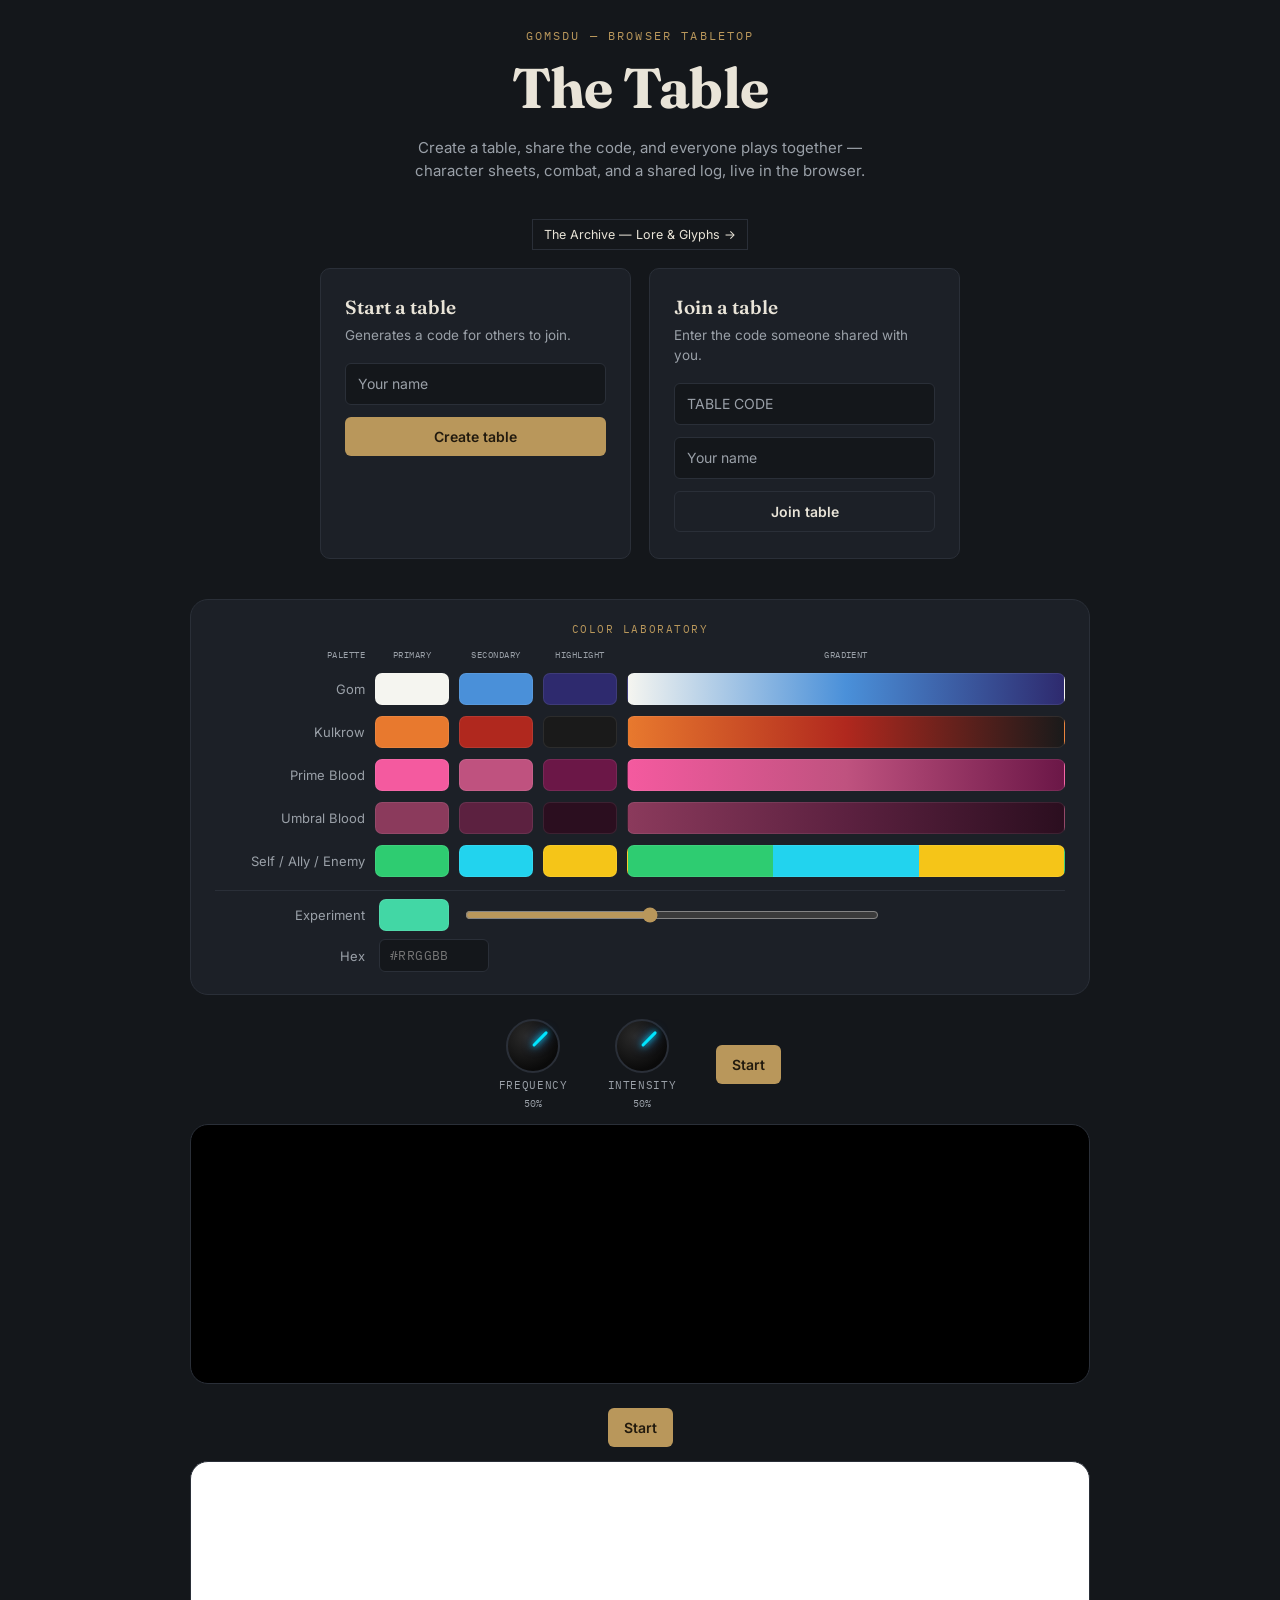
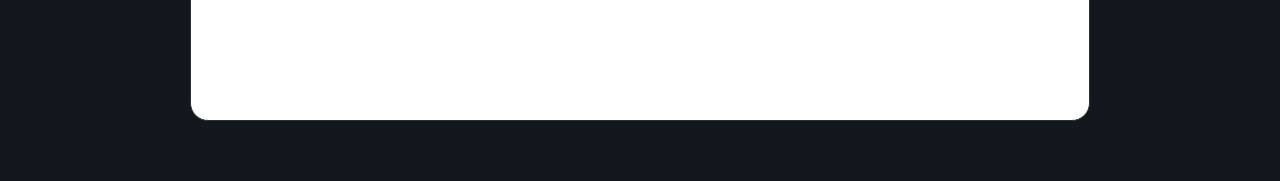
==== commit 90ec13b3: "information arrival" ====
--- a/index.html
+++ b/index.html
@@ -18,6 +18,7 @@
     <div class="brand-eyebrow">Gomsdu &mdash; Browser Tabletop</div>
     <h1>The Table</h1>
     <p class="sub">Create a table, share the code, and everyone plays together &mdash; character sheets, combat, and a shared log, live in the browser.</p>
+    <a href="archive.html" class="btn-ghost btn-small" style="display:inline-block;margin-bottom:18px;text-decoration:none;">The Archive &mdash; Lore &amp; Glyphs &rarr;</a>
 
     <div class="landing-cards">
       <div class="landing-card">
@@ -125,6 +126,13 @@
       <div class="seal">
         <span class="code" id="table-code-display">------</span>
         <button id="btn-copy-code" class="btn-ghost btn-small">Copy</button>
+      </div>
+      <div class="scene-menu-wrap">
+        <button id="toolbar-load-scene" class="btn-ghost btn-small">Load a Scene</button>
+        <div id="scene-menu" class="scene-menu hidden">
+          <button class="scene-menu-item" data-scene="dev">Dev</button>
+          <button class="scene-menu-item" data-scene="era1">Era 1</button>
+        </div>
       </div>
       <button id="toolbar-character" class="btn-ghost btn-small">Create a Character</button>
       <div class="who">You are <b id="who-name">&mdash;</b></div>
@@ -161,12 +169,19 @@
         <button id="toolbar-stats">Stats</button>
         <button id="toolbar-techniques">Techniques</button>
         <button id="toolbar-party">Party</button>
+        <button id="toolbar-npcs">NPCs</button>
+        <button id="toolbar-information">Information</button>
         <button id="toolbar-help">Help</button>
       </div>
 
       <div class="panel-static map-panel">
         <div id="map-grid"></div>
+        <div id="map-select-hint" class="map-select-hint hidden">
+          <span id="map-select-hint-text"></span>
+          <button id="map-select-cancel" class="btn-ghost btn-small">Cancel</button>
+        </div>
         <div class="map-toolbar">
+          <button id="tata-toggle" class="btn-ghost btn-small">TATA</button>
           <button id="veil-vision-toggle" class="btn-ghost btn-small">TATA Veil Vision</button>
           <button id="map-edit-toggle" class="btn-ghost btn-small">DM: edit tiles</button>
         </div>
@@ -184,14 +199,19 @@
     <div class="view1-spacer" aria-hidden="true"></div>
     </div>
 
-    <div class="persistent-grid">
+    <div class="persistent-grid" id="persistent-grid">
       <div class="panel-static" id="party-panel-static">
         <h2>Party</h2>
         <div id="roster"></div>
       </div>
 
+      <div class="panel-static" id="characters-panel-static">
+        <h2>Characters</h2>
+        <div id="characters-list"></div>
+      </div>
+
       <div class="panel-static" id="ledger-panel-static">
-        <h2>The Ledger</h2>
+        <h2 id="ledger-header">Party Ledger</h2>
         <div id="ledger"><div class="log-empty">Nothing recorded yet.</div></div>
         <div class="chat-row">
           <input id="chat-input" placeholder="Say something to the table&hellip;" maxlength="240" />
@@ -262,12 +282,8 @@
             </div>
             <div class="field">
               <label>Species</label>
-              <select id="ch-species">
-                <option value="humanoid">Humanoid</option>
-                <option value="sandman">Sandman</option>
-                <option value="crystalBeing">Crystal Being</option>
-                <option value="desertAbomination">Desert Abomination</option>
-              </select>
+              <span id="ch-species-display" class="species-flavor">Humanoid</span>
+              <input type="hidden" id="ch-species" value="humanoid">
             </div>
             <div class="stat-header">Possessors</div>
             <div id="ch-possessor-grid"></div>
@@ -475,10 +491,7 @@
         <button class="btn-ghost btn-small" id="dm-block-target-btn">Target Block</button>
         <button class="btn-ghost btn-small" id="dm-block-counter-btn">Counter</button>
       </div>
-      <div class="action-menu hidden" id="dm-menu-essence">
-        <button class="btn-ghost btn-small hidden" id="dm-cast-lightning">Lightning &mdash; 8 AP</button>
-        <button class="btn-ghost btn-small hidden" id="dm-cast-lava">Lava &mdash; 8 AP</button>
-      </div>
+      <div class="action-menu hidden" id="dm-menu-essence"></div>
       <div class="commit-row">
         <button id="dm-btn-commit" class="btn-brass btn-small">Commit</button>
         <button id="dm-btn-undo" class="btn-ghost btn-small">Undo</button>
@@ -611,6 +624,22 @@
         <h2>Party</h2>
         <button id="panel-close-party" class="btn-ghost btn-small">Close</button>
       </div>
+    </div>
+
+    <div id="panel-npcs" class="panel-overlay hidden">
+      <div class="panel-overlay-header">
+        <h2>NPCs</h2>
+        <button id="panel-close-npcs" class="btn-ghost btn-small">Close</button>
+      </div>
+      <div id="npc-list" class="npc-list"></div>
+    </div>
+
+    <div id="panel-information" class="panel-overlay hidden">
+      <div class="panel-overlay-header">
+        <h2>Information</h2>
+        <button id="panel-close-information" class="btn-ghost btn-small">Close</button>
+      </div>
+      <div id="info-received-list"></div>
     </div>
 
     <div id="panel-help" class="panel-overlay hidden">
--- a/css/layout.css
+++ b/css/layout.css
@@ -385,7 +385,16 @@
    viewport height itself, so a flat 100vh here always overshot the visible
    window by exactly that padding, pushing the Map toolbar buttons and the
    spacer partly below the fold. */
-.view1{height:calc(100vh - 28px); display:flex; flex-direction:column; min-height:0; scroll-snap-align:start; scroll-snap-stop:always;}
+/* padding-top:28px (2026-08-20, dDd's catch — "the scroll is literally too
+   low") — scroll-snap-align:start snaps .view1's own top BORDER edge to the
+   viewport top, which discards #app's 28px padding-top entirely (that
+   padding sits outside .view1, "before" it in document flow, so snapping
+   scrolls straight past it). The header pill ended up flush against the
+   very top of the window with zero breathing room. Fix: give .view1 its
+   own internal 28px top padding instead — that lives inside the snapped
+   element's own box, so it survives the snap. .map-row's flex:1 absorbs
+   the extra 28px the same way it already absorbs .view1-spacer below. */
+.view1{height:calc(100vh - 28px); padding-top:28px; box-sizing:border-box; display:flex; flex-direction:column; min-height:0; scroll-snap-align:start; scroll-snap-stop:always;}
 .view1 .table-header{flex-shrink:0;}
 .view1 #banner-error{flex-shrink:0;}
 .view1 .sequencer-divider, .view1 .sequencer-marks, .view1 .sequencer-blood-drops,
@@ -400,11 +409,45 @@
 /* Persistent area: Party + Ledger, always visible, side by side */
 /* View 2, pinned to a full screen height same as .view1 (2026-08-17) — see
    css/panels.css's #roster/#ledger comment for the full reasoning. */
-.persistent-grid{display:grid; grid-template-columns:.9fr 1.1fr; gap:22px; height:calc(100vh - 28px); min-height:0; scroll-snap-align:start; scroll-snap-stop:always;}
+/* padding-top:28px, box-sizing:border-box — same fix and reasoning as
+   .view1 above: without it, snapping to View 2 puts the Party/Ledger <h2>s
+   flush against the very top of the window too. */
+.persistent-grid{display:grid; grid-template-columns:.9fr 1.1fr; gap:22px; height:calc(100vh - 28px); padding-top:28px; box-sizing:border-box; min-height:0; scroll-snap-align:start; scroll-snap-stop:always;}
 .persistent-grid .panel-static{display:flex; flex-direction:column; min-height:0;}
 .persistent-grid .panel-static h2{flex-shrink:0;}
 .persistent-grid .chat-row{flex-shrink:0;}
 @media(max-width:860px){ .persistent-grid{grid-template-columns:1fr; height:auto;} }
+
+/* TATA swap (2026-08-20, dDd's spec) — "Pressing Tata swaps Party and the
+   Ledger, essentially." Exactly two of the three panel-statics are ever
+   visible at once (Party+Ledger normally, Ledger+Characters under TATA);
+   `order` controls which side each lands on rather than reordering the DOM,
+   so js/main.js only ever needs to toggle one class on the grid itself. The
+   grid's own two-column template doesn't care which children are visible —
+   `display:none` on the third one drops it out of grid flow entirely. */
+#characters-panel-static{display:none; order:2;}
+#party-panel-static{order:1;}
+#ledger-panel-static{order:2;}
+.persistent-grid.tata-active #party-panel-static{display:none;}
+.persistent-grid.tata-active #characters-panel-static{display:flex; order:2;}
+.persistent-grid.tata-active #ledger-panel-static{order:1;}
+
+/* Mirroring (2026-08-20, dDd's spec) — "The Ledger moves to the left and
+   everything gets realigned, flipped to right align (the Chat bar and send
+   button flipping as well)." direction:rtl is the one CSS declaration that
+   correctly flips a flex column's whole reading direction — row children
+   reverse, text-align defaults flip — without hand-reversing every
+   `.log-entry`/`.chat-row` individually. English text itself still reads
+   normally left-to-right within each line; only the block/inline layout
+   anchors to the right edge instead of the left. Characters gets the same
+   treatment ("follows the same Mirroring effect as the Ledger") even though
+   it sits on the opposite edge from where Ledger normally does — the point
+   is that whichever panel is on which side always mirrors in TATA mode, not
+   that one side is privileged over the other. */
+.persistent-grid.tata-active #ledger-panel-static,
+.persistent-grid.tata-active #characters-panel-static{direction:rtl;}
+.persistent-grid.tata-active #ledger-panel-static h2,
+.persistent-grid.tata-active #characters-panel-static h2{text-align:right;}
 
 /* Map sits in its own centered row, flanked by the Stats/Techniques/Party
    stack on the left and Combat/Dungeon Master on the right — always in
@@ -418,16 +461,16 @@
    `min-width:60px` above, map-panel's `min-width` below) so the row
    compresses proportionally rather than either wrapping or overflowing. */
 .map-row{display:flex; justify-content:center; align-items:flex-start; gap:24px; flex-wrap:nowrap;}
-/* The Map as the dominant, reactive element (2026-08-17, dDd's redesign —
-   "the most reactive thing to the page"), replacing the earlier fixed
-   max-width:420px. 60% of the row, real flex-shrink as a last-resort floor
-   for extremely narrow viewports (the side toolbars are fixed-width and
-   protected, see .side-toolbar above — the Map gives way, not them). Height
-   is deliberately NOT unbounded — #map-grid below caps it and scrolls
-   internally, so a big Map reads as a landscape rectangle (dDd's own
-   preference, "probably be better than square") rather than growing into a
-   tall square that pushes everything else down the page. */
-.map-panel{width:60%; flex:1 1 60%; min-width:0; display:flex; flex-direction:column; min-height:0;}
+/* No longer "the dominant, reactive element" stretching to 60% of the row
+   (2026-08-17 approach, superseded 2026-08-20 per dDd — "it should be
+   designed to always have 7x7 as the view, instead of shrinking or
+   expanding"). #map-grid now sizes itself off fixed-px Tiles capped to a
+   fixed VIEWPORT_TILES x VIEWPORT_TILES viewport (see js/map.js), so
+   .map-panel has nothing left to stretch for — it just sizes to that fixed
+   content and .map-row centers it between the two toolbars like any other
+   flex item. flex:0 0 auto keeps it from being force-grown by its
+   flex:nowrap siblings' own leftover space. */
+.map-panel{flex:0 0 auto; min-width:0; display:flex; flex-direction:column; min-height:0;}
 
 .panel-static{background:var(--ink-soft); border:1px solid var(--ink-line); border-radius:10px; padding:20px;}
 .panel-static h2{font-size:15px; text-transform:uppercase; letter-spacing:.08em; font-weight:600; color:var(--text-dim); margin-bottom:14px;}
--- a/css/panels.css
+++ b/css/panels.css
@@ -243,6 +243,41 @@
   opacity:0; pointer-events:none; transition:opacity .15s ease; cursor:pointer;
 }
 .target-chip.defeated:hover .chip-remove-x{opacity:1; pointer-events:auto;}
+/* View 2 mode glow (2026-08-20, dDd's spec) — a faint colored shadow per
+   panel, identifying current mode at a glance: "not obvious like
+   Information [the Mindeye pulse], but slow (if animated) and subtle."
+   Deliberately a much slower, lower-amplitude breathe than
+   info-pulse-gom (1.8s, big swing) — this is ambient, not an alert.
+   --panel-glow is set per mode by the six .glow-* classes below, toggled in
+   js/main.js off AppState.tataActive + table.inEncounter. */
+@keyframes panel-glow-breathe{
+  0%, 100%{ box-shadow:0 0 14px 1px var(--panel-glow, transparent); }
+  50%{ box-shadow:0 0 22px 3px var(--panel-glow, transparent); }
+}
+.panel-static{animation:panel-glow-breathe 12s ease-in-out infinite;}
+/* Player mode */
+.glow-party{--panel-glow: rgba(46,204,113,.4);}      /* Party — bright, vibrant green */
+.glow-party-ledger{--panel-glow: rgba(224,153,92,.4);} /* Party Ledger — calming orange */
+/* TATA mode, non-Combat */
+.glow-characters-calm{--panel-glow: rgba(34,211,238,.4);} /* Characters — relaxed cyan */
+.glow-tata-ledger-calm{--panel-glow: rgba(74,144,217,.4);} /* Tata Ledger — contrasting blue */
+/* TATA mode, in Combat */
+.glow-characters-combat{--panel-glow: rgba(245,197,24,.45);} /* Characters — yellow */
+.glow-tata-ledger-combat{--panel-glow: rgba(147,51,234,.5);} /* Tata Ledger — intense violet */
+
+/* NPC list (2026-08-20) — plain clickable rows, modeled on .staged-row's
+   name/meta layout with .target-chip's hover-and-defeated treatment. */
+.npc-list{display:flex; flex-direction:column; gap:6px; margin-top:10px;}
+.npc-list-item{
+  display:flex; align-items:center; justify-content:space-between; gap:8px;
+  background:var(--ink); border:1px solid var(--ink-line); border-radius:6px; padding:8px 12px;
+  font-size:13px; color:var(--text-light); cursor:pointer;
+}
+.npc-list-item:hover{border-color:var(--brass);}
+.npc-list-item.defeated{opacity:.5; text-decoration:line-through; cursor:default;}
+.npc-list-name{font-weight:600;}
+.npc-list-meta{color:var(--text-dim); font-family:'IBM Plex Mono',monospace; font-size:12px;}
+
 .action-row{display:flex; gap:8px; margin-top:16px;}
 .action-menu{display:flex; flex-wrap:wrap; gap:8px; margin-top:10px; padding:12px; background:var(--ink); border-radius:8px; border:1px solid var(--ink-line);}
 .toggle-row{display:flex; align-items:center; gap:6px; font-size:12.5px; color:var(--text-light); width:100%;}
@@ -296,7 +331,21 @@
    — matching the toolbar's height read as "way too small vertically" once
    View 1 itself got pinned to a real screen height. .map-panel is the flex
    column parent (css/layout.css) that makes flex:1 here mean anything. */
-#map-grid{display:grid; gap:2px; margin-top:10px; flex:1; min-height:0; overflow:auto; position:relative;}
+/* max-width/max-height are set inline by js/map.js's renderMap() — a fixed
+   VIEWPORT_TILES x VIEWPORT_TILES cap (2026-08-20, dDd's ask), not a CSS
+   value, since it's computed off the real rendered header-block size.
+   scrollbar-gutter:stable both-edges (2026-08-20, per dDd — "the Scroll
+   Bars should essentially have their own Row/Column, like the Compass
+   does") reserves fixed space for the scrollbar on both axes up front,
+   rather than letting it overlay on top of the rightmost/bottom Tiles only
+   once a Map big enough to actually scroll gets loaded — the Tile grid
+   reads identically whether or not a given Scene's Map needs scrolling.
+   Not literally its own Grid track the way the compass corner is (that
+   would mean splitting this into nested grids, a much bigger restructure)
+   — this is the low-risk way to get the same "never overlaps content"
+   outcome. Chromium/Firefox support it; Safari falls back to a normal
+   overlay scrollbar, which is a degradation, not a break. */
+#map-grid{display:grid; gap:2px; margin-top:10px; overflow:auto; scrollbar-gutter:stable both-edges; position:relative;}
 .map-tile{
   position:relative; aspect-ratio:1; background:#EFEAE0; border-radius:3px; cursor:pointer;
   display:flex; align-items:center; justify-content:center;
@@ -370,3 +419,165 @@
   display:flex; align-items:center; justify-content:center; pointer-events:none;
 }
 .map-toolbar{display:flex; justify-content:flex-end; align-items:center; gap:8px; margin-top:8px; flex-shrink:0;}
+
+/* Movement popups (2026-08-20), per dDd — "Move?" / "Suggest Move?" appear
+   directly on the clicked Tile (.map-tile is already position:relative).
+   z-index:10 clears the Tile's own gradient/edge layers (0-3, see above). */
+.tile-popup{
+  position:absolute; left:50%; top:50%; transform:translate(-50%,-50%);
+  background:var(--ink); color:var(--brass-bright); border:1px solid var(--brass);
+  border-radius:5px; padding:3px 7px; font-size:9.5px; font-weight:700;
+  white-space:nowrap; cursor:pointer; z-index:10;
+}
+.tile-popup:hover{background:var(--ink-soft);}
+.tile-popup.suggest{
+  top:auto; bottom:-2px; transform:translate(-50%,100%);
+  color:#22D3EE; border-color:#22D3EE;
+}
+.map-tile.select-target:hover{box-shadow:inset 0 0 0 2px var(--brass-bright); z-index:4;}
+/* Bug fix, 2026-08-20, per dDd — "Suggest Move?" popped up behind the Map.
+   .map-tile sets position:relative + a numeric z-index, which makes each
+   Tile its own stacking context — the popup's own z-index:10 only wins
+   *inside* that one Tile, not against neighboring Tiles it visually
+   overflows into (.suggest deliberately hangs below its own Tile so both
+   popups can show on a shared Tile without colliding). Bumping the whole
+   Tile's z-index while it's actually showing a popup fixes it for both
+   overflow directions, not just this one. */
+.map-tile.has-popup{z-index:20;}
+
+.map-select-hint{
+  display:flex; align-items:center; justify-content:center; gap:10px;
+  margin-top:8px; padding:8px 10px; background:var(--ink-soft); border:1px solid var(--brass);
+  border-radius:6px; font-size:12px; color:var(--text-light);
+}
+
+#tata-toggle.toggled{border-color:var(--gom-secondary); color:var(--gom-primary); background:rgba(74,144,217,.15);}
+
+/* Species, no longer Player-selectable (2026-08-20) — a small flavor-text
+   line, not a form control; see js/character.js's updateSpeciesDisplay. */
+.species-flavor{display:block; font-size:13px; font-style:italic; color:var(--text-dark); opacity:.75; padding:6px 0;}
+
+/* New Game Process (2026-08-20) — Load a Scene's own small dropdown, same
+   spirit as the action-menu popups Combat/DM already use. */
+.scene-menu-wrap{position:relative;}
+.scene-menu{
+  position:absolute; top:100%; left:0; margin-top:4px; z-index:30;
+  background:var(--ink-soft); border:1px solid var(--brass); border-radius:6px;
+  display:flex; flex-direction:column; min-width:120px; overflow:hidden;
+}
+.scene-menu-item{
+  background:transparent; border:none; color:var(--text-light); text-align:left;
+  padding:8px 12px; font-size:12.5px; font-weight:600; cursor:pointer; border-radius:0;
+}
+.scene-menu-item:hover{background:rgba(185,151,91,.15);}
+
+/* Information panel (2026-08-20) — first real in-game foothold for the
+   Information Pillar, per dDd: a single hand-placed "received" item,
+   collapsed to just its GI glyph until clicked. Glyphs render via
+   js/information.js reusing the same primitive/glyph SVG logic as
+   language/gomsdu-glyph-viewer.html — stroke:currentColor picks up
+   .sheet's dark text color automatically, no color override needed here. */
+.info-received-item{
+  display:flex; flex-direction:column; align-items:center; width:110px;
+  margin:6px auto; cursor:pointer; padding:10px; border-radius:8px;
+  transition:background .15s ease;
+}
+.info-received-item:hover{background:rgba(122,106,71,.08);}
+.info-glyph{width:70px;}
+.info-glyph svg{width:100%; height:auto; display:block;}
+.info-glyph-label{font-size:10px; text-transform:uppercase; letter-spacing:.06em; color:var(--text-dark); opacity:.65; margin:2px 0 8px;}
+.info-line{width:70px; margin:4px 0;}
+.info-line svg{width:100%; height:auto; display:block;}
+
+/* Mindeye gallery (2026-08-20) — the full "screen with all Glyphs" a
+   received Message lands in, per dDd. Grid of small tiles; the permanent
+   origin Expression keeps its own click-to-expand, dynamic arrivals are
+   plain glyph tiles for now (Message has no content-authoring UI yet). */
+.info-gallery{display:flex; flex-wrap:wrap; gap:10px; justify-content:center;}
+.info-tile{width:80px; display:flex; flex-direction:column; align-items:center; padding:8px; border-radius:8px;}
+.info-tile .info-glyph{width:56px;}
+.info-tile-label{font-size:9.5px; text-align:center; color:var(--text-dark); opacity:.65; margin-top:4px; line-height:1.3;}
+
+/* The Mindeye Interface (2026-08-20, dDd's spec, followed close to verbatim)
+   — replaces the old text-caption Spotlight entirely. Renders straight on
+   the panel's own dark background (see index.html/js/information.js — the
+   Gallery below keeps the light .sheet parchment, this doesn't), since white
+   smoke needs a dark backdrop to read at all.
+
+   Geometry is exact, not eyeballed: each split GI ends up translateY(±50px)
+   from center (100px apart), and each smoke halo's radius is 100px — radius
+   equal to the distance between the two centers is the actual textbook
+   Vesica Piscis construction (each circle's edge passes through the other's
+   center), not just "two overlapping circles." The lens that produces sits
+   exactly 100px tall (bounded by the two GI points themselves) by ~173px
+   wide at its middle — comfortably fits the 88px Glyph box centered in it.
+
+   Two elements per halo: .mindeye-smoke itself only ever transitions
+   transform/opacity (position + overall size, driven by .split); its own
+   ::before pseudo-element carries the slow "hazy roiling" animation
+   (opacity+scale) independently, so the two visual jobs never fight over
+   the same `transform` property at once. */
+.mindeye-stage{position:relative; width:260px; height:320px; margin:14px auto 4px;}
+.mindeye-smoke{
+  position:absolute; left:50%; top:50%; width:200px; height:200px;
+  transform:translate(-50%,-50%) scale(.35);
+  transition:transform 1.1s cubic-bezier(.22,.61,.36,1), opacity .6s ease;
+  pointer-events:none;
+}
+.mindeye-smoke-b{opacity:0;}
+.mindeye-stage.split .mindeye-smoke-a{transform:translate(-50%, calc(-50% - 50px)) scale(1);}
+.mindeye-stage.split .mindeye-smoke-b{transform:translate(-50%, calc(-50% + 50px)) scale(1); opacity:1;}
+.mindeye-smoke::before{
+  content:''; position:absolute; inset:0; border-radius:50%;
+  background:radial-gradient(circle, rgba(245,245,240,.55) 0%, rgba(245,245,240,.28) 35%, rgba(245,245,240,0) 72%);
+  filter:blur(6px);
+  animation:mindeye-haze 7s ease-in-out infinite;
+}
+.mindeye-smoke-b::before{animation-delay:-3.5s;} /* out of phase, reads as two independent wisps, not a mirrored pair */
+@keyframes mindeye-haze{
+  0%, 100%{ opacity:.72; transform:scale(1); }
+  50%{ opacity:1; transform:scale(1.1); }
+}
+.mindeye-gi{
+  position:absolute; left:50%; top:50%; width:56px;
+  transform:translate(-50%,-50%);
+  transition:transform 1.1s cubic-bezier(.22,.61,.36,1), opacity .6s ease;
+  cursor:pointer; z-index:2; filter:drop-shadow(0 0 6px rgba(245,245,240,.65));
+}
+.mindeye-gi svg{width:100%; height:auto; display:block; color:var(--gom-primary);}
+.mindeye-gi-b{opacity:0; cursor:default;}
+.mindeye-stage.split .mindeye-gi-a{transform:translate(-50%, calc(-50% - 50px));}
+.mindeye-stage.split .mindeye-gi-b{transform:translate(-50%, calc(-50% + 50px)); opacity:1;}
+/* Dark purple / electric blue, dDd's own colors — big enough for exactly one
+   Glyph, sized to sit well inside the Vesica Piscis lens above. */
+.mindeye-glyph-box{
+  position:absolute; left:50%; top:50%; transform:translate(-50%,-50%);
+  width:88px; height:88px; display:flex; align-items:center; justify-content:center;
+  background:#160B2E; border:2px solid #22D9FF; border-radius:10px;
+  box-shadow:0 0 16px 2px rgba(34,217,255,.45), inset 0 0 12px rgba(34,217,255,.18);
+  opacity:0; transition:opacity 1s ease .55s;
+  pointer-events:none; z-index:3;
+}
+.mindeye-glyph-box svg{width:56px; height:56px; color:#22D9FF;}
+.mindeye-stage.split .mindeye-glyph-box{opacity:1; pointer-events:auto; cursor:pointer;}
+.mindeye-caption{
+  position:absolute; left:50%; bottom:2px; transform:translateX(-50%);
+  font-size:10.5px; color:var(--text-light); opacity:.5; white-space:nowrap;
+}
+
+/* Information toolbar button pulse — Gom Colors, per dDd: outer edge glow
+   in Secondary (blue), inner edge glow in Primary (white), Highlight
+   (indigo) as a tasteful accent ring. Fires while any Mindeye entry is
+   unseen; see js/information.js / js/main.js. */
+@keyframes info-pulse-gom{
+  0%, 100%{
+    box-shadow: 0 0 0 2px rgba(245,245,240,.5) inset, 0 0 9px 2px rgba(74,144,217,.55), 0 0 0 1px var(--gom-tertiary);
+  }
+  50%{
+    box-shadow: 0 0 0 3px rgba(245,245,240,.85) inset, 0 0 17px 5px rgba(74,144,217,.85), 0 0 0 1px var(--gom-tertiary);
+  }
+}
+#toolbar-information.pulsing-gom{
+  animation: info-pulse-gom 1.8s ease-in-out infinite;
+  border-color: var(--gom-tertiary);
+}
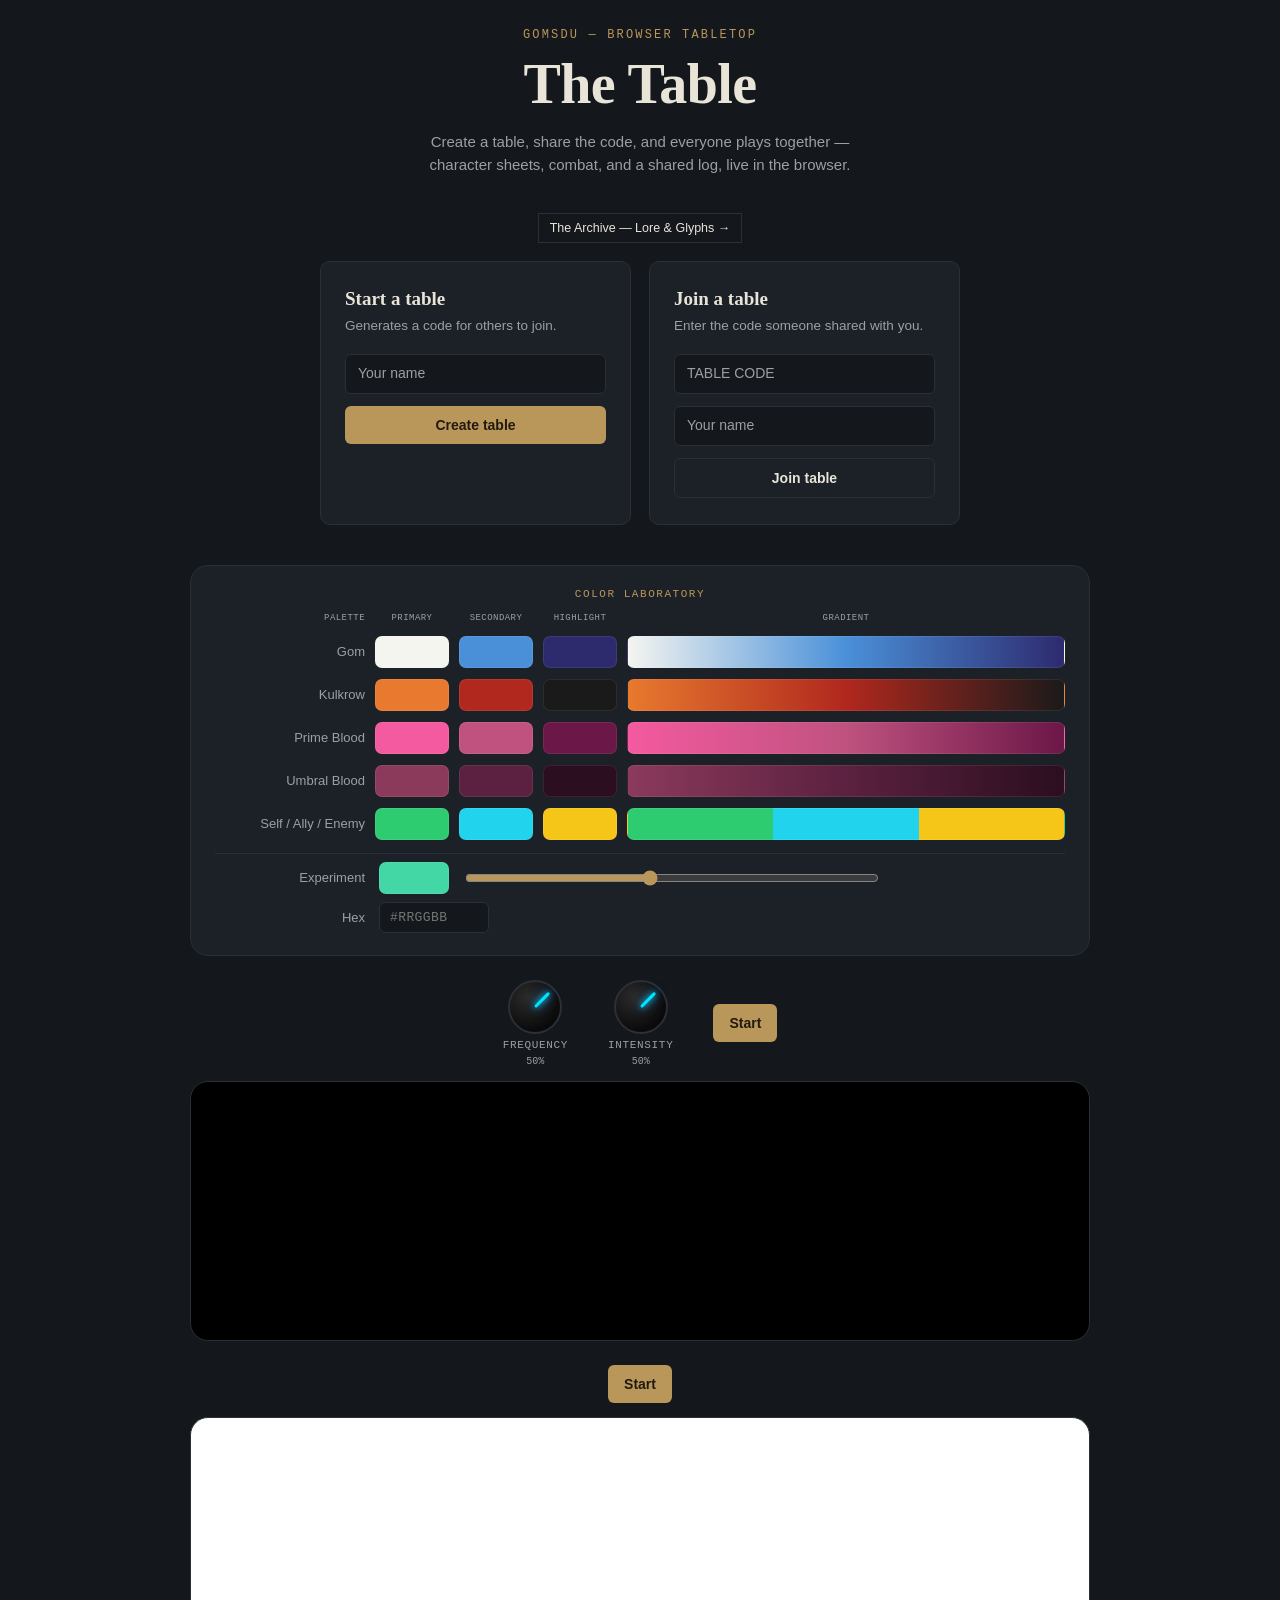
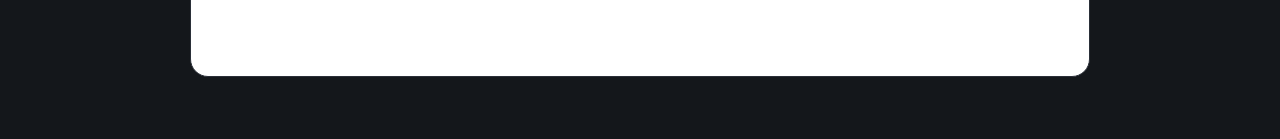
==== commit 2af19628: "tuneup" ====
--- a/index.html
+++ b/index.html
@@ -4,8 +4,20 @@
 <meta charset="UTF-8" />
 <meta name="viewport" content="width=device-width, initial-scale=1.0" />
 <title>Gomsdu &mdash; The Table</title>
-<link rel="preconnect" href="https://fonts.googleapis.com">
-<link href="https://fonts.googleapis.com/css2?family=Fraunces:opsz,wght@9..144,400;9..144,600;9..144,700&family=Inter:wght@400;500;600&family=IBM+Plex+Mono:wght@400;500&display=swap" rel="stylesheet">
+<!-- Remote Google Fonts removed 2026-08-23, per dDd — "super basic universal
+     font, something really primitive." Originally suspected as the cause of
+     a Map-width layout-shift bug (".map-panel" measured 338px at the very
+     first render, 605px moments later) via these fonts' display=swap
+     behavior — disproven the same day by direct measurement: removing all
+     three fonts entirely did not fix the width reading. The real cause was
+     the Map-load race documented in CHANGELOG.md's "Map-Load Race" entry
+     (loadScene()'s own camera-centering race, plus a rejoin/hard-refresh
+     never centering the camera at all) — nothing to do with fonts. This
+     removal was kept anyway as a real, deliberate change in its own right:
+     every font-family in css/*.css now just names a plain CSS generic
+     (monospace/sans-serif/serif) instead of a branded Google Font — the OS's
+     own built-in font for each category, present on every machine with zero
+     network fetch. -->
 <link rel="stylesheet" href="css/base.css">
 <link rel="stylesheet" href="css/layout.css">
 <link rel="stylesheet" href="css/panels.css">
@@ -114,6 +126,30 @@
     </div>
     <div class="lava-box" id="lava-box" aria-hidden="true">
       <canvas id="lava-canvas"></canvas>
+    </div>
+  </div>
+
+  <!-- LEGENDS — the Home > Legends > Main Game halfway point (2026-08-23, per
+       dDd: "we jump to Game Screen after making Table but it should be Home >
+       Legends > Main Game... just go to a screen that only has the Scenes
+       available, they'll launch the correct scene"). Shown to the Table's own
+       creator only, in place of Main Game, whenever no Scene is loaded yet —
+       js/main.js's enterTable() decides which screen to show; a joining
+       Player (or a rejoin once a Scene already exists) skips straight to
+       Main Game instead, since only the creator can Load a Scene at all (see
+       t.createdBy, same gate the in-Table "Load a Scene" dropdown already
+       uses). Reuses loadScene() (js/scenes.js) via the same data-scene
+       attribute pattern as that dropdown — picking a Legend here is exactly
+       the same action as picking one there, just the first-time entry point. -->
+  <div id="screen-legends" class="hidden">
+    <div class="brand-eyebrow">Gomsdu &mdash; Browser Tabletop</div>
+    <h1>Choose a Legend</h1>
+    <p class="sub">Pick which Era to Spawn the Table into &mdash; Yom Seeds the World accordingly. You can Load a different Scene later from the Table itself.</p>
+    <div class="legends-list">
+      <button class="legends-scene-btn btn-brass btn-block" data-scene="era1">Era 1: Tutorial</button>
+      <button class="legends-scene-btn btn-ghost btn-block" data-scene="era1gom">Era 1: Gom</button>
+      <button class="legends-scene-btn btn-ghost btn-block" data-scene="era1kulkrow">Era 1: Kulkrow</button>
+      <button class="legends-scene-btn btn-ghost btn-block" data-scene="dev">Dev</button>
     </div>
   </div>
 
@@ -131,7 +167,9 @@
         <button id="toolbar-load-scene" class="btn-ghost btn-small">Load a Scene</button>
         <div id="scene-menu" class="scene-menu hidden">
           <button class="scene-menu-item" data-scene="dev">Dev</button>
-          <button class="scene-menu-item" data-scene="era1">Era 1</button>
+          <button class="scene-menu-item" data-scene="era1">Era 1: Tutorial</button>
+          <button class="scene-menu-item" data-scene="era1gom">Era 1: Gom</button>
+          <button class="scene-menu-item" data-scene="era1kulkrow">Era 1: Kulkrow</button>
         </div>
       </div>
       <button id="toolbar-character" class="btn-ghost btn-small">Create a Character</button>
@@ -171,6 +209,8 @@
         <button id="toolbar-party">Party</button>
         <button id="toolbar-npcs">NPCs</button>
         <button id="toolbar-information">Information</button>
+        <button id="toolbar-personality">Personality</button>
+        <button id="toolbar-relationships">Relationships</button>
         <button id="toolbar-help">Help</button>
       </div>
 
@@ -181,18 +221,24 @@
           <button id="map-select-cancel" class="btn-ghost btn-small">Cancel</button>
         </div>
         <div class="map-toolbar">
-          <button id="tata-toggle" class="btn-ghost btn-small">TATA</button>
-          <button id="veil-vision-toggle" class="btn-ghost btn-small">TATA Veil Vision</button>
+          <!-- Labels only, 2026-08-23, per dDd ("TATA is kind of wack") — ids/
+               classes/AppState.tataActive left as-is on purpose, contained
+               cosmetic rename. See js/activeCharacter.js for the matching
+               placeholder-to-real-Yom swap this pairs with. -->
+          <button id="tata-toggle" class="btn-ghost btn-small">Yom</button>
+          <button id="veil-vision-toggle" class="btn-ghost btn-small">Yom Veil Vision</button>
           <button id="map-edit-toggle" class="btn-ghost btn-small">DM: edit tiles</button>
         </div>
+        <div id="active-character-display" class="active-character-display"></div>
       </div>
 
       <div class="side-toolbar">
         <button id="btn-start-encounter" class="btn-brass" disabled>Start encounter</button>
         <button id="btn-end-encounter" class="btn-ghost" disabled>End encounter</button>
-        <button id="btn-resolve" class="btn-brass hidden">Resolve round</button>
+        <button id="btn-resolve" class="btn-brass">Resolve</button>
         <button id="toolbar-combat">Combat</button>
         <button id="toolbar-dm">Dungeon Master</button>
+        <button id="toolbar-scripts">Scripts</button>
       </div>
     </div>
 
@@ -255,6 +301,16 @@
       </div>
       <button id="btn-confirm-add-party-member" class="btn-brass btn-small btn-block">Add</button>
     </div>
+
+    <!-- Craft list popup (2026-08-21) — same small-contextual-popup pattern
+         as #party-add-popup above, triggered by a Tile's "Craft" button
+         (js/craftPopup.js). Positioned via JS, not a full-screen modal. -->
+    <div id="craft-list-popup" class="craft-list-popup hidden"></div>
+
+    <!-- Occupant list popup (2026-08-22) — "should always exist" separate
+         from Move/Suggest/Craft above, per dDd. Same position:fixed pattern,
+         positioned beside (not on top of) the clicked Tile by js/map.js. -->
+    <div id="occupant-list-popup" class="occupant-list-popup hidden"></div>
 
     <!-- PANELS -->
     <div id="panel-backdrop" class="hidden"></div>
@@ -361,7 +417,7 @@
             </div>
             <div class="stat-grid">
               <div class="field"><label>Control</label><input id="ch-control" type="number" min="0" max="10" /></div>
-              <div class="field"><label>Attunement</label><input id="ch-attunement" type="number" min="0" max="10" /></div>
+              <div class="field"><label>Attunement</label><input id="ch-attunement" type="number" min="0" max="100" /></div>
               <div class="field"><label>Life</label><input id="ch-life" type="number" min="0" max="1" /></div>
             </div>
           </div>
@@ -599,8 +655,10 @@
           <div class="tech-column">
             <div class="tech-column-label">Focus</div>
             <button class="tech-item" data-technique="possess">Possess</button>
-            <button class="tech-item" data-technique="embolden">Embolden</button>
-            <button class="tech-item" data-technique="anchor">Anchor</button>
+            <button class="tech-item" data-technique="empower">Empower</button>
+            <button class="tech-item" data-technique="resonance">Resonance</button>
+            <button class="tech-item" data-technique="influence">Influence</button>
+            <button class="tech-item" data-technique="current">Current</button>
           </div>
         </div>
         <div class="tech-main-header">Craft</div>
@@ -609,6 +667,8 @@
             <div class="tech-column-label">Lightning</div>
             <button class="tech-item" data-technique="heartAttack">Heart Attack</button>
             <button class="tech-item" data-technique="skullExplosion">Skull Explosion</button>
+            <button class="tech-item" data-technique="message">Message</button>
+            <button class="tech-item" data-technique="channel">Channel</button>
           </div>
           <div class="tech-column">
             <div class="tech-column-label">Lava</div>
@@ -624,6 +684,7 @@
         <h2>Party</h2>
         <button id="panel-close-party" class="btn-ghost btn-small">Close</button>
       </div>
+      <div id="party-facing-list"></div>
     </div>
 
     <div id="panel-npcs" class="panel-overlay hidden">
@@ -639,7 +700,46 @@
         <h2>Information</h2>
         <button id="panel-close-information" class="btn-ghost btn-small">Close</button>
       </div>
+      <div class="pillar-nav">
+        <button class="pillar-nav-btn active" data-pillar="information">Information</button>
+        <button class="pillar-nav-btn" data-pillar="personality">Personality</button>
+        <button class="pillar-nav-btn" data-pillar="relationships">Relationships</button>
+      </div>
       <div id="info-received-list"></div>
+    </div>
+
+    <div id="panel-personality" class="panel-overlay hidden">
+      <div class="panel-overlay-header">
+        <h2>Personality</h2>
+        <button id="panel-close-personality" class="btn-ghost btn-small">Close</button>
+      </div>
+      <div class="pillar-nav">
+        <button class="pillar-nav-btn" data-pillar="information">Information</button>
+        <button class="pillar-nav-btn active" data-pillar="personality">Personality</button>
+        <button class="pillar-nav-btn" data-pillar="relationships">Relationships</button>
+      </div>
+      <div id="personality-head-list"></div>
+    </div>
+
+    <div id="panel-relationships" class="panel-overlay hidden">
+      <div class="panel-overlay-header">
+        <h2>Relationships</h2>
+        <button id="panel-close-relationships" class="btn-ghost btn-small">Close</button>
+      </div>
+      <div class="pillar-nav">
+        <button class="pillar-nav-btn" data-pillar="information">Information</button>
+        <button class="pillar-nav-btn" data-pillar="personality">Personality</button>
+        <button class="pillar-nav-btn active" data-pillar="relationships">Relationships</button>
+      </div>
+      <div id="relationships-content"></div>
+    </div>
+
+    <div id="panel-scripts" class="panel-overlay hidden">
+      <div class="panel-overlay-header">
+        <h2>Scripts</h2>
+        <button id="panel-close-scripts" class="btn-ghost btn-small">Close</button>
+      </div>
+      <div id="scripts-content"></div>
     </div>
 
     <div id="panel-help" class="panel-overlay hidden">
@@ -668,7 +768,7 @@
         <ul class="help-list">
           <li>Four categories: <b>Flow Powers, Focus Powers, Lightning Crafts, Lava Crafts.</b></li>
           <li>A Character needs a category switched on to use anything in it &mdash; checked on the Character Sheet.</li>
-          <li>Techniques used on an Ally that <i>help</i> (Embolden, Anchor) are never treated as an attack.</li>
+          <li>Techniques used on an Ally that <i>help</i> (Empower) are never treated as an attack.</li>
         </ul>
         <div class="tech-main-header">Party &amp; Possession</div>
         <ul class="help-list">
@@ -695,6 +795,26 @@
         <label>Target</label>
         <select id="tu-target"></select>
       </div>
+      <div class="field hidden" id="tu-glyph-field">
+        <label>Glyphs (up to 3, sent together)</label>
+        <select id="tu-glyph-1"></select>
+        <select id="tu-glyph-2"></select>
+        <select id="tu-glyph-3"></select>
+      </div>
+      <div class="field hidden" id="tu-influence-field">
+        <label>Information</label>
+        <select id="tu-influence-glyph"></select>
+        <label>Axis</label>
+        <select id="tu-influence-axis">
+          <option value="desire">Desire</option>
+          <option value="attachment">Attachment</option>
+        </select>
+        <label>Direction</label>
+        <select id="tu-influence-direction">
+          <option value="+1">More Favorable (+1)</option>
+          <option value="-1">More Disliked (-1)</option>
+        </select>
+      </div>
       <button id="btn-tu-stage" class="btn-brass btn-block" style="margin-top:10px;">Stage</button>
     </div>
   </div>
--- a/css/base.css
+++ b/css/base.css
@@ -38,7 +38,7 @@
 html{scroll-snap-type:y mandatory;}
 body{
   background:var(--ink); color:var(--text-light);
-  font-family:'Inter',sans-serif; min-height:100vh;
+  font-family:sans-serif; min-height:100vh;
   -webkit-font-smoothing:antialiased;
   /* renderAll() in js/main.js unconditionally rebuilds every major
      container's innerHTML (Ledger, Roster, Map, ...) on every single table
@@ -57,10 +57,10 @@
 }
 .hidden{display:none !important;}
 a{color:var(--brass-bright);}
-h1,h2,h3{font-family:'Fraunces',serif; font-weight:600; margin:0;}
+h1,h2,h3{font-family:serif; font-weight:600; margin:0;}
 
 button{
-  font-family:'Inter',sans-serif; font-weight:600; font-size:14px; cursor:pointer;
+  font-family:sans-serif; font-weight:600; font-size:14px; cursor:pointer;
   border:none; border-radius:6px; padding:11px 16px; transition:transform .1s ease, background .15s ease;
 }
 button:active{transform:scale(.98);}
@@ -76,13 +76,13 @@
 .btn-ghost.toggled{border-color:var(--brass); color:var(--brass-bright); background:rgba(185,151,91,.15);}
 .btn-action{
   flex:1; background:var(--ink); border:1px solid var(--brass); color:var(--brass-bright);
-  font-family:'Inter',sans-serif; font-weight:600; font-size:13px; padding:12px 0; border-radius:6px; cursor:pointer;
+  font-family:sans-serif; font-weight:600; font-size:13px; padding:12px 0; border-radius:6px; cursor:pointer;
 }
 .btn-action:hover{background:rgba(185,151,91,.1);}
 .btn-action.active{background:rgba(185,151,91,.2);}
 
 input, textarea, select{
-  font-family:'Inter',sans-serif; font-size:13.5px;
+  font-family:sans-serif; font-size:13.5px;
 }
 input:focus, button:focus-visible, textarea:focus, select:focus{
   outline:2px solid var(--brass-bright); outline-offset:1px;
@@ -90,7 +90,18 @@
 
 .log-empty{color:var(--text-dim); font-size:13px; padding:6px 0;}
 .footnote{font-size:12px; color:var(--text-dim); line-height:1.6; padding-top:4px;}
-.loading-row{font-family:'IBM Plex Mono',monospace; font-size:13px; color:var(--text-dim); padding:30px 0; text-align:center;}
+/* Full-screen blocking overlay (2026-08-23), per dDd — was previously just an
+   inline text row, so calling showLoading(true) didn't actually hide anything
+   underneath it. Now used to gate js/scenes.js's loadScene(), which fires
+   several sequential mutateTable() re-renders before the camera is centered
+   last; without a real overlay those in-between, uncentered renders were
+   visible. z-index:100 clears every other layer in this codebase (highest
+   prior was panels.css's tooltip at 56). */
+.loading-row{
+  position:fixed; inset:0; z-index:100; background:var(--ink);
+  display:flex; align-items:center; justify-content:center;
+  font-family:monospace; font-size:13px; color:var(--text-dim); text-align:center;
+}
 
 #landing-error, #banner-error{
   color:#F0BBAE; background:rgba(163,75,54,.15); border:1px solid rgba(163,75,54,.4);
--- a/css/layout.css
+++ b/css/layout.css
@@ -6,7 +6,7 @@
   min-height:80vh; text-align:center;
 }
 .brand-eyebrow{
-  font-family:'IBM Plex Mono',monospace; font-size:12px; letter-spacing:.18em;
+  font-family:monospace; font-size:12px; letter-spacing:.18em;
   text-transform:uppercase; color:var(--brass); margin-bottom:10px;
 }
 #screen-landing h1{font-size:clamp(36px,6vw,56px); font-weight:700; letter-spacing:-.01em;}
@@ -21,9 +21,18 @@
 .landing-card input{
   width:100%; margin-bottom:12px; padding:11px 12px; border-radius:6px;
   border:1px solid var(--ink-line); background:var(--ink); color:var(--text-light);
-  font-family:'IBM Plex Mono',monospace; font-size:14px; letter-spacing:.05em;
-}
-.landing-card input::placeholder{color:var(--text-dim); font-family:'Inter',sans-serif; letter-spacing:0;}
+  font-family:monospace; font-size:14px; letter-spacing:.05em;
+}
+.landing-card input::placeholder{color:var(--text-dim); font-family:sans-serif; letter-spacing:0;}
+
+/* ---------- Legends (Home > Legends > Main Game halfway point, 2026-08-23) ---------- */
+#screen-legends{
+  display:flex; flex-direction:column; align-items:center; justify-content:center;
+  min-height:80vh; text-align:center;
+}
+#screen-legends h1{font-size:clamp(32px,5vw,48px); font-weight:700; letter-spacing:-.01em;}
+#screen-legends p.sub{color:var(--text-dim); max-width:440px; margin:14px 0 30px; line-height:1.55; font-size:15px;}
+.legends-list{display:flex; flex-direction:column; gap:12px; width:100%; max-width:320px;}
 
 /* Color Laboratory — a static, labeled color showcase (was an animated wave
    piece; dDd's call to swap it for something clearer to actually study).
@@ -38,12 +47,12 @@
   display:flex; flex-direction:column; gap:11px;
 }
 .color-lab-title{
-  font-family:'IBM Plex Mono',monospace; font-size:11px; letter-spacing:.14em;
+  font-family:monospace; font-size:11px; letter-spacing:.14em;
   text-transform:uppercase; color:var(--brass); margin-bottom:2px;
 }
 .color-lab-headers{
   display:grid; grid-template-columns:150px 74px 74px 74px 1fr; gap:10px;
-  font-family:'IBM Plex Mono',monospace; font-size:9px; letter-spacing:.05em;
+  font-family:monospace; font-size:9px; letter-spacing:.05em;
   text-transform:uppercase; color:var(--text-dim); padding-bottom:2px; white-space:nowrap;
 }
 .color-lab-headers span:first-child{text-align:right;}
@@ -72,12 +81,12 @@
 }
 .color-lab-slider{flex:1; accent-color:var(--brass);}
 .color-lab-value{
-  width:170px; flex-shrink:0; font-family:'IBM Plex Mono',monospace; font-size:12px; color:var(--text-dim);
+  width:170px; flex-shrink:0; font-family:monospace; font-size:12px; color:var(--text-dim);
 }
 .color-lab-hex-input{
   width:110px; padding:7px 10px; border-radius:6px; border:1px solid var(--ink-line);
   background:var(--ink); color:var(--text-light);
-  font-family:'IBM Plex Mono',monospace; font-size:13px; letter-spacing:.03em;
+  font-family:monospace; font-size:13px; letter-spacing:.03em;
 }
 
 /* Lightning box — pure fun, no function. Click anywhere and a bolt strikes
@@ -114,10 +123,10 @@
   box-shadow:0 0 6px #00E5FF, 0 0 12px #287BFF;
 }
 .lightning-knob-label{
-  font-size:11px; color:var(--text-dim); font-family:'IBM Plex Mono',monospace;
+  font-size:11px; color:var(--text-dim); font-family:monospace;
   text-transform:uppercase; letter-spacing:.06em;
 }
-.lightning-knob-value{font-size:10px; color:var(--text-dim); font-family:'IBM Plex Mono',monospace;}
+.lightning-knob-value{font-size:10px; color:var(--text-dim); font-family:monospace;}
 
 .lightning-box{
   width:100%; max-width:900px; height:260px; margin:14px auto 0;
@@ -175,7 +184,7 @@
   display:inline-flex; align-items:center; gap:10px; background:var(--ink-soft);
   border:1.5px solid var(--brass); border-radius:999px; padding:6px 8px 6px 16px;
 }
-.seal .code{font-family:'IBM Plex Mono',monospace; font-size:17px; letter-spacing:.12em; color:var(--brass-bright);}
+.seal .code{font-family:monospace; font-size:17px; letter-spacing:.12em; color:var(--brass-bright);}
 /* Fixed width sized for "Copied!" (its longest routine label) so the pill
    doesn't visibly resize/reflow when copyCode() in js/main.js swaps the
    button's text in and out — text-align:center keeps the shorter resting
@@ -228,17 +237,24 @@
   transform:translate(-50%,-50%);
 }
 .sequencer-divider-tick.major{height:20px; background:var(--text-dim);}
+/* Twilight Milk (2026-08-21) — background is set live by js/sequencer.js's
+   renderTwilightSky(), a per-Tick gradient standing in for the First/Second
+   Era's permanent Twilight sky. background here is just a pre-JS fallback. */
 .sequencer-divider-wing{
-  flex:1; height:16px; background:var(--brass); opacity:.55; max-width:640px;
-  position:relative; z-index:2;
+  flex:1; height:16px; background:var(--brass); max-width:640px;
+  position:relative; z-index:2; transition:background 1.4s ease;
 }
 .sequencer-divider-wing.left{clip-path:polygon(100% 0%, 100% 100%, 0% 50%);}
 .sequencer-divider-wing.right{clip-path:polygon(0% 0%, 0% 100%, 100% 50%);}
+/* Kulkrow Colors (2026-08-21, dDd's ask) — true black is Kulkrow's own
+   reserved tertiary (see style-guide.md), a deliberate, rare use rather than
+   just another dark tone. */
 .sequencer-divider-circle{
   flex-shrink:0; width:52px; height:52px; margin:0 -2px; border-radius:50%;
-  background:var(--ink-soft); border:2px solid var(--brass);
+  background:var(--kulkrow-tertiary); border:2px solid var(--kulkrow-primary);
+  box-shadow:0 0 10px 2px rgba(176,40,30,.5), inset 0 0 8px rgba(232,121,46,.2);
   display:flex; align-items:center; justify-content:center; z-index:3; position:relative;
-  font-family:'IBM Plex Mono',monospace; font-size:15px; font-weight:600; color:var(--brass-bright);
+  font-family:monospace; font-size:15px; font-weight:600; color:var(--kulkrow-primary);
 }
 
 /* The moving needle — a vertical "reptile eye" marker (3 nested lens-shaped
@@ -293,7 +309,7 @@
   display:flex; flex-direction:column; align-items:center; gap:3px;
 }
 .sequencer-mark-tick{width:1px; height:8px; background:var(--text-dim);}
-.sequencer-mark-label{font-family:'IBM Plex Mono',monospace; font-size:10px; color:var(--text-dim);}
+.sequencer-mark-label{font-family:monospace; font-size:10px; color:var(--text-dim);}
 
 /* Staged-action slashes — sit right on the divider line, same 0-100 AP
    coordinate space as the ticks. Shape is the only signal for friendly vs.
@@ -321,7 +337,7 @@
    the Sequencer bar above, per dDd's spec. */
 .battle-report-line{
   position:relative; left:50%; width:90vw; margin-left:-45vw;
-  text-align:center; font-family:'IBM Plex Mono',monospace; font-size:11px;
+  text-align:center; font-family:monospace; font-size:11px;
   letter-spacing:.08em; color:var(--text-dim); text-transform:uppercase;
   padding:6px 0; border-top:1px solid var(--ink-line); border-bottom:1px solid var(--ink-line);
   margin-top:10px; margin-bottom:4px;
@@ -365,7 +381,7 @@
 .sequencer-hover-popover{
   position:fixed; z-index:50; pointer-events:none;
   background:var(--ink); border:1px solid var(--brass); border-radius:8px;
-  padding:8px 10px; font-family:'IBM Plex Mono',monospace; font-size:11px;
+  padding:8px 10px; font-family:monospace; font-size:11px;
   color:var(--text-light); max-width:220px; box-shadow:0 4px 16px rgba(0,0,0,.4);
 }
 .sequencer-hover-popover-row{padding:2px 0; white-space:nowrap;}
--- a/css/panels.css
+++ b/css/panels.css
@@ -39,7 +39,7 @@
 #roster{flex:1; min-height:0; overflow-y:auto;}
 #ledger{flex:1; min-height:0; overflow-y:auto; padding-right:4px; display:flex; flex-direction:column-reverse;}
 .log-entry{
-  font-family:'IBM Plex Mono',monospace; font-size:13px; line-height:1.6;
+  font-family:monospace; font-size:13px; line-height:1.6;
   padding:9px 0; border-bottom:1px dashed var(--ink-line); display:flex; gap:10px;
 }
 .log-entry .time{color:var(--text-dim); flex-shrink:0;}
@@ -138,8 +138,8 @@
 .hp-bar-wrap{width:70px; height:6px; background:var(--ink); border-radius:99px; overflow:hidden; flex-shrink:0;}
 .hp-bar{height:100%; background:var(--sage);}
 .hp-bar.low{background:var(--ember);}
-.hp-text{font-family:'IBM Plex Mono',monospace; font-size:11px; color:var(--text-dim); width:44px; text-align:right; flex-shrink:0;}
-.ap-text{font-family:'IBM Plex Mono',monospace; font-size:11px; color:var(--brass-bright); width:44px; text-align:right; flex-shrink:0;}
+.hp-text{font-family:monospace; font-size:11px; color:var(--text-dim); width:44px; text-align:right; flex-shrink:0;}
+.ap-text{font-family:monospace; font-size:11px; color:var(--brass-bright); width:44px; text-align:right; flex-shrink:0;}
 
 /* ---------- Character sheet ---------- */
 .sheet{background:var(--parchment); color:var(--text-dark); border-radius:8px; padding:4px;}
@@ -153,7 +153,7 @@
 .field label{display:block; font-size:11.5px; text-transform:uppercase; letter-spacing:.06em; color:#7A6A47; margin-bottom:5px; font-weight:600;}
 .field input, .field textarea, .field select{
   width:100%; border:1px solid var(--parchment-line); background:#F8F3E7; color:var(--text-dark);
-  border-radius:5px; padding:9px 10px; font-family:'Inter',sans-serif; font-size:13.5px; resize:vertical;
+  border-radius:5px; padding:9px 10px; font-family:sans-serif; font-size:13.5px; resize:vertical;
 }
 .hp-fields{display:flex; gap:10px; align-items:center; flex-wrap:wrap;}
 .hp-fields input{width:64px; text-align:center;}
@@ -192,7 +192,7 @@
 .tech-columns{display:grid; grid-template-columns:1fr 1fr; gap:20px; margin-bottom:8px;}
 .tech-column-label{font-size:11.5px; text-transform:uppercase; letter-spacing:.06em; color:#7A6A47; margin-bottom:6px; font-weight:600;}
 .tech-item{
-  display:block; width:100%; text-align:left; font-family:'Inter',sans-serif;
+  display:block; width:100%; text-align:left; font-family:sans-serif;
   font-size:13.5px; color:var(--text-dark); padding:7px 0; border:none; border-bottom:1px dashed var(--parchment-line);
   background:none; cursor:pointer;
 }
@@ -220,7 +220,7 @@
 .counter-row{display:flex; gap:16px; margin-bottom:6px;}
 .counter{flex:1; background:var(--ink); border:1px solid var(--ink-line); border-radius:8px; padding:10px 14px;}
 .counter-label{display:block; font-size:11px; text-transform:uppercase; letter-spacing:.06em; color:var(--text-dim);}
-.counter-value{font-family:'IBM Plex Mono',monospace; font-size:18px; color:var(--brass-bright);}
+.counter-value{font-family:monospace; font-size:18px; color:var(--brass-bright);}
 #target-range, #dm-target-range, #ally-range{display:flex; flex-wrap:wrap; gap:8px;}
 .target-chip{
   position:relative; background:var(--ink); border:1px solid var(--ink-line); border-radius:6px; padding:7px 12px;
@@ -276,7 +276,119 @@
 .npc-list-item:hover{border-color:var(--brass);}
 .npc-list-item.defeated{opacity:.5; text-decoration:line-through; cursor:default;}
 .npc-list-name{font-weight:600;}
-.npc-list-meta{color:var(--text-dim); font-family:'IBM Plex Mono',monospace; font-size:12px;}
+.npc-list-meta{color:var(--text-dim); font-family:monospace; font-size:12px;}
+
+/* NPC row action buttons (2026-08-22, per dDd) — Info/Personality/
+   Relationships inspect buttons, always present ("clicked by either Player
+   or Tata"), alongside the existing TATA-only Make Active button. Own
+   flex-wrap row so a narrow panel doesn't force the whole NPC row taller. */
+.npc-row-actions{display:flex; flex-wrap:wrap; gap:4px; margin-left:auto;}
+.npc-inspect-btn{
+  flex-shrink:0; background:transparent; color:var(--text-dim); border:1px solid var(--ink-line);
+  border-radius:5px; padding:3px 8px; font-size:11px; cursor:pointer;
+}
+.npc-inspect-btn:hover{border-color:#22D3EE; color:var(--text-light);}
+
+/* Shadow Possession Link badge (2026-08-23) — Ally-Cyan, matching the
+   inspect-btn hover/inspect-banner's existing use of the same color for
+   "this relates to your own Character." */
+.npc-link-badge{
+  flex-shrink:0; background:rgba(34,211,238,.12); color:#22D3EE; border:1px solid #22D3EE;
+  border-radius:5px; padding:3px 8px; font-size:11px; font-weight:600;
+}
+
+/* Inspect-mode banner (2026-08-22) — Information/Personality/Relationships
+   all show this when displaying someone other than the viewing Player's own
+   Character (js/state.js's inspectTargetId) — a plain, unmissable "this
+   isn't you, and it's read-only" flag rather than a subtler cue. */
+.inspect-banner{
+  background:rgba(34,211,238,.12); border:1px solid #22D3EE; color:#22D3EE;
+  border-radius:6px; padding:6px 10px; font-size:12px; font-weight:600;
+  margin-bottom:10px;
+}
+
+/* Pillar cross-navigation (2026-08-22, per dDd) — "All the Personality
+   Pillars should be accessible to each other from each other's Panels."
+   Own row at the top of each of the 3 Pillar panels, static markup
+   (index.html), each pre-marked with the one .active button that's already
+   correct for whichever panel it lives in — no dynamic state needed. */
+.pillar-nav{display:flex; gap:6px; margin-bottom:12px;}
+.pillar-nav-btn{
+  flex:1; background:var(--ink); border:1px solid var(--ink-line); border-radius:6px;
+  color:var(--text-dim); font-size:11.5px; font-weight:600; padding:6px 8px; cursor:pointer;
+  text-transform:uppercase; letter-spacing:.04em;
+}
+.pillar-nav-btn:hover{border-color:var(--brass-bright); color:var(--text-light);}
+.pillar-nav-btn.active{background:var(--brass); border-color:var(--brass); color:#221A0E; cursor:default;}
+
+/* Write Script's Expression grid (2026-08-23, per dDd — "why not just make
+   the grid?") — a real port of language/gomsdu-glyph-arranger.html's own
+   #expressionGrid: up to 3 Expressions as columns side by side, each
+   column's own up-to-3 Glyph selects stacked vertically inside it. See
+   js/information.js's compositionCardHtml() comment for the full read of
+   the Arranger's actual structure this matches. */
+.write-expression-grid{display:grid; grid-template-columns:repeat(3, minmax(0,1fr)); gap:12px; margin-bottom:12px;}
+.write-expression-column{display:flex; flex-direction:column; gap:4px;}
+.write-expression-label{font-size:11.5px; text-transform:uppercase; letter-spacing:.06em; color:#7A6A47; font-weight:600;}
+.write-expression-column .write-glyph-select{width:100%;}
+
+/* Target-greying (2026-08-23) — a visual-only cue (not `disabled`, see
+   js/scripts.js's renderScriptsPanel) that a Character already has the
+   currently-staged Script. Option styling support is limited cross-browser;
+   color is the one property that reliably applies. */
+.script-target-taken{color:var(--text-dim);}
+.btn-block{width:100%; display:block;}
+.script-status-line{font-size:13px; color:#7A6A47; margin-bottom:4px;}
+.script-rows-readout{margin:10px 0; display:flex; flex-direction:column; gap:4px;}
+.script-row-readout{font-size:12.5px; color:#7A6A47; padding:4px 8px; border-radius:5px; background:#F8F3E7; border:1px solid var(--parchment-line);}
+.script-row-readout.done{color:#9A9A8A; text-decoration:line-through;}
+.script-row-readout.next{color:var(--text-dark); border-color:var(--brass); font-weight:600;}
+
+/* Write Script / Assign Script's rendered picker lists (2026-08-23, per dDd
+   — "Saved Scripts should display a rendering of the Script alongside some
+   Compositions") — replaces the old plain-text <select> for both the
+   written-Script pool and Saved Scripts presets, both now one merged list
+   ("These should be saved to Assign Script"). */
+.script-picker-list{display:flex; flex-direction:column; gap:6px; margin-top:6px;}
+.script-picker-item{
+  display:flex; align-items:center; gap:10px; width:100%; text-align:left; padding:8px 10px; border-radius:6px;
+  border:1px solid var(--parchment-line); background:#F8F3E7; cursor:pointer;
+}
+.script-picker-item:hover{background:#F0E8D4;}
+.script-picker-item.selected{border-color:var(--brass); background:#F3E6C8;}
+.script-picker-name{font-size:12.5px; font-weight:600; color:var(--text-dark);}
+
+/* One shared card for a Glyph / Expression / Composition (2026-08-23, per
+   dDd), a real port of language/gomsdu-glyph-arranger.html's own structure
+   (js/information.js's compositionCardHtml() comment has the full read of
+   that file). The Arranger's ACTUAL shape: a Composition is a CSS Grid, 3
+   columns, each column one Expression — THAT's what "3 rows and 3 columns"
+   means, not a single Expression's own Glyphs. An Expression is its own
+   vertical stack of Glyphs (an .composition-expression column). So multiple
+   Expressions sit SIDE BY SIDE as grid columns (.composition-card-grid,
+   grid-template-columns set inline per call to match rows.length), each
+   column's own Glyphs stacked top to bottom inside it — not everything
+   crammed into one vertical stack, which was the first pass's real bug. */
+.composition-card{display:grid; gap:8px; padding:8px; border-radius:6px; align-items:start; justify-items:center;}
+.composition-card-empty{color:var(--text-dim); font-size:13px; padding:14px; display:block;}
+.composition-card-glyph{display:flex; align-items:center; justify-content:center;}
+.composition-expression{display:flex; flex-direction:column; align-items:center; gap:4px;}
+.composition-glyph{color:#7A6A47; display:block;}
+.composition-glyph svg{display:block; width:34px; height:34px;}
+.composition-card-glyph .composition-glyph svg{width:56px; height:56px;}
+/* Optional progress overlay (2026-08-23) — same card component doubles as
+   the Active Scripts status readout (js/scripts.js/js/personality.js's
+   compositionCardHtml(rows, {nextRowIndex})) instead of a separate
+   plain-text list, per dDd's "single Rectangular Button they all use." */
+.composition-expr-done{opacity:.35;}
+.composition-expr-next{outline:2px solid var(--brass); outline-offset:2px; border-radius:3px; padding:2px;}
+
+/* One Script slot's own readout (2026-08-23, up to 3 concurrent per Actor —
+   see js/scripts.js/js/personality.js) — a light divider between stacked
+   slots so multiple Scripts on one Actor read as distinct entries, not one
+   run-together block. */
+.script-slot{padding-top:8px; margin-top:8px; border-top:1px solid var(--parchment-line);}
+.script-slot:first-child{padding-top:0; margin-top:0; border-top:none;}
 
 .action-row{display:flex; gap:8px; margin-top:16px;}
 .action-menu{display:flex; flex-wrap:wrap; gap:8px; margin-top:10px; padding:12px; background:var(--ink); border-radius:8px; border:1px solid var(--ink-line);}
@@ -287,7 +399,7 @@
 .staged-row{
   display:flex; align-items:center; justify-content:space-between; gap:8px;
   background:var(--ink); border:1px solid var(--ink-line); border-radius:6px; padding:6px 10px;
-  font-family:'IBM Plex Mono',monospace; font-size:12px; color:var(--text-light);
+  font-family:monospace; font-size:12px; color:var(--text-light);
 }
 .staged-remove-x{
   flex-shrink:0; width:16px; height:16px; line-height:14px; text-align:center; border-radius:50%;
@@ -320,39 +432,35 @@
 .dmtest-run-n button{flex:1;}
 
 /* ---------- Map ---------- */
-/* Capped + scrollable (2026-08-17) — the Map's own container now sizes off
-   60% of the row's width (see .map-panel in css/layout.css), which on a
-   wide screen would otherwise make each of the 9 square-aspect Tiles grow
-   tall enough to push the grid's total height well past the viewport. This
-   caps it and scrolls internally instead of growing the page — "use
-   scrolling to support bigger sizes than the display," per dDd. */
-/* Height now comes from flexing to fill whatever's left of View 1's fixed
-   100vh (2026-08-17, see .view1 in css/layout.css) rather than a fixed cap
-   — matching the toolbar's height read as "way too small vertically" once
-   View 1 itself got pinned to a real screen height. .map-panel is the flex
-   column parent (css/layout.css) that makes flex:1 here mean anything. */
-/* max-width/max-height are set inline by js/map.js's renderMap() — a fixed
-   VIEWPORT_TILES x VIEWPORT_TILES cap (2026-08-20, dDd's ask), not a CSS
-   value, since it's computed off the real rendered header-block size.
-   scrollbar-gutter:stable both-edges (2026-08-20, per dDd — "the Scroll
-   Bars should essentially have their own Row/Column, like the Compass
-   does") reserves fixed space for the scrollbar on both axes up front,
-   rather than letting it overlay on top of the rightmost/bottom Tiles only
-   once a Map big enough to actually scroll gets loaded — the Tile grid
-   reads identically whether or not a given Scene's Map needs scrolling.
-   Not literally its own Grid track the way the compass corner is (that
-   would mean splitting this into nested grids, a much bigger restructure)
-   — this is the low-risk way to get the same "never overlaps content"
-   outcome. Chromium/Firefox support it; Safari falls back to a normal
-   overlay scrollbar, which is a degradation, not a break. */
-#map-grid{display:grid; gap:2px; margin-top:10px; overflow:auto; scrollbar-gutter:stable both-edges; position:relative;}
+/* Fixed viewport, no scrolling at all (2026-08-22, per dDd — "It's supposed
+   to have a dedicated row and column for the Scroll Bars. The Scroll Bar
+   isn't even really a Scroll Bar though. It's a tile clicker."). Superseded
+   the earlier scrollbar-gutter approach (2026-08-20 — reserving CSS scroll-
+   gutter space as a low-risk stand-in for a real dedicated Grid track,
+   "not literally its own Grid track... a much bigger restructure") with
+   that actual restructure: js/map.js's renderMap() now only ever renders a
+   VIEWPORT_TILES x VIEWPORT_TILES slice of the real map, panned via the new
+   .map-pan-row/.map-pan-col button tracks below, so the grid is always
+   exactly its own natural size — nothing left to scroll or cap. */
+#map-grid{display:grid; gap:2px; margin-top:10px; position:relative;}
 .map-tile{
   position:relative; aspect-ratio:1; background:#EFEAE0; border-radius:3px; cursor:pointer;
   display:flex; align-items:center; justify-content:center;
-  font-family:'IBM Plex Mono',monospace; font-size:10px; color:var(--ink); z-index:0;
+  font-family:monospace; font-size:10px; color:var(--ink); z-index:0;
 }
 .map-tile.blocked{background:#0A0B0D; cursor:default;}
 .map-tile.occupied{background:var(--brass); color:#221A0E; font-weight:700;}
+
+/* Move Orders range preview (2026-08-21, per dDd) — one hue, two shades: dark
+   for reachable-this-Round, light for anything beyond that but still within
+   the 3-extra-Round cap. Violet, picked fresh against every other claimed
+   hue on this Map (see the Ally/Enemy edge comment below for the full list —
+   Gom white/blue/indigo, Kulkrow orange/red/black, brass occupied, burgundy
+   Down, pink Chunks, cyan/gold Ally/Enemy edges). Comes after .occupied in
+   the cascade on purpose, so an ally standing in your path still reads as
+   "on the route" rather than just "occupied." */
+.map-tile.move-immediate{background:#4E3078;}
+.map-tile.move-future{background:#C4AEE8; color:#2A1B45;}
 
 /* Crowding-blocked (5+ Down, either side, or 3+ living Enemies-of-the-mover)
    — a soft, occupancy-driven obstacle, distinct from a real (black) Obstacle
@@ -395,9 +503,86 @@
    Chunks) — see reference/ROADMAP.md's Color Schemes note for the reasoning. */
 .map-tile.edge-ally{box-shadow:inset 0 0 0 2px #22D3EE; z-index:3;}
 .map-tile.edge-enemy{box-shadow:inset 0 0 0 2px #F5C518; z-index:3;}
+
+/* Move Orders badges (2026-08-21) — corner-positioned so they never collide
+   with a Tile's own occupant-initial label, which stays centered. Fixed dark
+   pill + light violet text/dot regardless of the Tile's own move-immediate/
+   move-future shade underneath, so contrast never depends on which one it's
+   sitting on. */
+.move-badge{
+  position:absolute; top:1px; right:1px; z-index:4; min-width:11px; height:11px;
+  border-radius:6px; background:rgba(20,14,36,.88); color:#EAD9FF;
+  display:flex; align-items:center; justify-content:center;
+  font-size:8px; line-height:1; padding:0 2px;
+}
+
+/* Facing (2026-08-22, corrected same day per dDd) — a vision-cone marker,
+   not an arrowhead: the small black dot (::after) is where the Character
+   actually IS, the colored cone (::before) fans out from it toward the way
+   they're facing. 0deg (unrotated) points the cone North/up; --facing-deg
+   rotates the whole marker from there — same rotation values as before,
+   only the shape's own orientation (border-top instead of border-bottom)
+   flipped so the dot lands at the apex instead of the cone. Reused as-is
+   for both the Map Tile marker and the Party Facing picker below; the
+   picker's dot/cone both stay their own default ink/black, unrelated to
+   Player/NPC. Cone color defaults to currentColor but the Map Tile marker
+   overrides it per-occupant via --facing-color — see
+   FACING_COLOR_PLAYER/FACING_COLOR_NPC in js/map.js, both reused straight
+   from style-guide.md's confirmed Ally-Cyan/Enemy-Yellow rather than new
+   hues. */
+.facing-marker{
+  position:relative; display:inline-block; width:12px; height:14px;
+  transform:rotate(var(--facing-deg, 0deg));
+}
+.facing-marker::before{
+  content:''; position:absolute; top:0; left:0; width:0; height:0;
+  border-left:6px solid transparent; border-right:6px solid transparent;
+  border-top:10px solid var(--facing-color, currentColor);
+}
+.facing-marker::after{
+  content:''; position:absolute; bottom:0; left:50%; transform:translateX(-50%);
+  width:4px; height:4px; border-radius:50%; background:#000;
+}
+
+/* Self (2026-08-22, retired the corner dot same day per dDd — "should have
+   gotten deleted a long time ago") — a translucent Green wash over the
+   whole Tile instead, style-guide.md's long-reserved "Self" slot. Sits as
+   its own absolutely-positioned layer (z-index 3, same tier the Ally/Enemy
+   crowd rings use) rather than the Tile's own background/::before/::after
+   (already spoken for by the Down/Chunk gradients) — translucent enough
+   that the Triangle/labels underneath stay legible through the tint. */
+.self-overlay{
+  position:absolute; inset:0; z-index:3; border-radius:3px; pointer-events:none;
+  background:rgba(46,204,113,.3);
+}
+
+/* Party Facing (2026-08-22) — the Party Panel's direction picker, laid out
+   as a compass rose (3x3 grid, center cell empty) rather than a plain row,
+   so its spatial layout itself reads as "which way." */
+.party-facing-desc{font-size:12px; color:#7A6A47; margin-bottom:10px;}
+.party-facing-pending{font-size:11px; color:var(--brass); margin-top:8px; font-style:italic;}
+.party-facing-grid{display:grid; grid-template-columns:repeat(3, 34px); grid-template-rows:repeat(3, 34px); gap:5px; justify-content:center;}
+.party-facing-btn{
+  display:flex; align-items:center; justify-content:center;
+  background:var(--parchment); border:1px solid var(--parchment-line); border-radius:6px;
+  color:var(--text-dark); cursor:pointer; padding:0;
+}
+.party-facing-btn:hover{border-color:var(--brass);}
+.party-facing-btn.active{border-color:var(--brass); background:rgba(185,151,91,.18); color:var(--brass);}
+.move-badge-orb{width:7px; height:7px; min-width:0; border-radius:50%; background:#EAD9FF;}
+
+/* The Move Orders trail (2026-08-21) — a ghostly dashed line from the mover's
+   own Tile through to whichever Tile is currently hovered, cleared the
+   instant nothing's hovered or the Move gets confirmed. pointer-events:none
+   so it never steals a click meant for the Tile underneath it; z-index above
+   plain Tiles but below an open .has-popup Tile (z-index:20, see the
+   z-index/stacking-context fix note above) so Move?/Suggest Move? buttons
+   still show through it. */
+#move-trail-svg{position:relative; z-index:10; pointer-events:none; overflow:visible;}
+.move-trail-line{fill:none; stroke:#C4AEE8; stroke-width:2.5; stroke-dasharray:5 4; opacity:.75;}
 .map-corner, .map-col-header, .map-row-header{
   display:flex; align-items:center; justify-content:center;
-  font-family:'IBM Plex Mono',monospace; font-size:11px; color:var(--text-dim);
+  font-family:monospace; font-size:11px; color:var(--text-dim);
 }
 /* Compass + axis-header block (2026-08-17, per dDd's own ASCII layout
    sketch) — a dedicated 2x2 area (grid rows/columns 1-2) set apart from the
@@ -420,6 +605,64 @@
 }
 .map-toolbar{display:flex; justify-content:flex-end; align-items:center; gap:8px; margin-top:8px; flex-shrink:0;}
 
+/* Map pan controls (2026-08-22, per dDd) — "a tile clicker... 2 or 3 buttons
+   to change the distance it goes." Own dedicated Grid tracks (PAN_ROW/
+   PAN_COL, js/map.js's renderMap), one step past the E/S axis labels, never
+   sharing a cell with the Tile grid itself.
+   Undo/Reset (2026-08-23) — used to ride as 16px circular icons layered
+   inside the compass's own cell ("impossible to tell what it looks like");
+   now real .map-pan-btn buttons in their own grid cells (Reset above the
+   "0" corner, Undo to its left, both js/map.js's renderMap) — the old
+   absolute-positioned circular styling is gone, they're normal grid
+   children now. */
+.map-pan-row{display:flex; gap:4px; justify-content:center; align-self:start;}
+.map-pan-col{display:flex; flex-direction:column; gap:4px; align-items:center; justify-self:start;}
+.map-pan-btn{
+  background:var(--ink); border:1px solid var(--ink-line); border-radius:5px; color:var(--text-dim);
+  font-size:11px; line-height:1; padding:4px 6px; cursor:pointer; white-space:nowrap;
+}
+.map-pan-btn:hover{border-color:var(--brass-bright); color:var(--text-light);}
+
+/* Active Character display (2026-08-22, per dDd) — Avatar/Name/Key-Stats,
+   under the Map Panel's 3 buttons. Avatar color reuses this session's
+   established Player/NPC Triangle hues (Ally-Cyan/Enemy-Yellow, both
+   confirmed in style-guide.md) rather than minting new ones; The
+   Architect's placeholder gets Brass, the app's general accent, since it's
+   neither a Player nor an NPC. */
+.active-character-display{
+  display:flex; align-items:center; gap:10px; margin-top:8px; padding:8px 10px;
+  background:var(--ink); border:1px solid var(--ink-line); border-radius:8px;
+}
+.active-char-avatar{
+  flex-shrink:0; width:32px; height:32px; border-radius:50%;
+  display:flex; align-items:center; justify-content:center;
+  font-weight:700; font-size:14px; color:#0A0B0D;
+}
+.active-char-avatar.ally{background:#22D3EE;}
+.active-char-avatar.enemy{background:#F5C518;}
+.active-char-avatar.architect{background:var(--brass);}
+.active-char-info{flex:1; min-width:0;}
+.active-char-name{font-weight:700; color:var(--text-light); font-size:13px;}
+.active-char-stats{display:flex; flex-wrap:wrap; gap:2px 10px; margin-top:2px;}
+.active-char-stat{font-family:monospace; font-size:11px; color:var(--text-dim);}
+.active-char-stats-empty{font-size:11px; color:var(--text-dim); font-style:italic; margin-top:2px;}
+
+/* Active Character toggle button (2026-08-22) — reuses .npc-list-item's own
+   hover/defeated treatment above; .active matches .toolbar button.active's
+   existing Brass-highlight convention (css/layout.css) rather than a new one. */
+.npc-active-btn{
+  flex-shrink:0; background:transparent; color:var(--text-dim); border:1px solid var(--ink-line);
+  border-radius:5px; padding:3px 8px; font-size:11px; cursor:pointer;
+}
+.npc-active-btn:hover{border-color:var(--brass); color:var(--text-light);}
+.npc-active-btn.active{border-color:var(--brass); color:var(--brass-bright); background:rgba(185,151,91,.15);}
+
+/* Generic .btn-ghost active/toggled state (2026-08-23) — same Brass-highlight
+   convention as .npc-active-btn.active above, generalized for any ghost
+   button used as a toggle (first use: Suppress Subconscious, Personality
+   Panel's new Plan section). */
+.btn-ghost.active{border-color:var(--brass); color:var(--brass-bright); background:rgba(185,151,91,.15);}
+
 /* Movement popups (2026-08-20), per dDd — "Move?" / "Suggest Move?" appear
    directly on the clicked Tile (.map-tile is already position:relative).
    z-index:10 clears the Tile's own gradient/edge layers (0-3, see above). */
@@ -434,6 +677,43 @@
   top:auto; bottom:-2px; transform:translate(-50%,100%);
   color:#22D3EE; border-color:#22D3EE;
 }
+/* Craft (2026-08-21) — sits above the Tile so it never collides with a
+   simultaneous Move?/Suggest Move? popup on the same Tile. Plain brass, same
+   as the default .tile-popup — it's an action button like Move?, not a
+   status indicator, so it doesn't need its own claimed hue. */
+.tile-popup.craft{ top:-2px; bottom:auto; transform:translate(-50%,-100%); }
+
+/* The Craft list popup (2026-08-21) — same small-contextual-popup pattern as
+   .party-add-popup above (position:fixed, JS-set left/top, no backdrop). */
+.craft-list-popup{
+  position:fixed; min-width:150px; z-index:55; background:var(--ink-soft);
+  border:1px solid var(--brass); border-radius:10px; padding:6px;
+  box-shadow:0 8px 24px rgba(0,0,0,.4); display:flex; flex-direction:column; gap:4px;
+}
+.craft-list-item{
+  background:var(--ink); color:var(--brass-bright); border:1px solid var(--brass);
+  border-radius:5px; padding:6px 10px; font-size:12px; cursor:pointer; text-align:left;
+}
+.craft-list-item:hover{background:var(--ink-soft);}
+
+/* Occupant list popup (2026-08-22) — same fixed-position floating pattern
+   as .craft-list-popup, deliberately its own separate element (per dDd: "A
+   separate list next to what is already there... instead of appended to
+   it") rather than folded into .tile-popup's markup. Cyan border keeps it
+   visually distinct from Craft's Brass at a glance. */
+.occupant-list-popup{
+  position:fixed; min-width:130px; z-index:56; background:var(--ink-soft);
+  border:1px solid #22D3EE; border-radius:10px; padding:6px;
+  box-shadow:0 8px 24px rgba(0,0,0,.4); display:flex; flex-direction:column; gap:4px;
+}
+.occupant-list-item{
+  background:var(--ink); color:var(--text-light); border:1px solid var(--ink-line);
+  border-radius:5px; padding:6px 10px; font-size:12px; cursor:pointer; text-align:left;
+  display:flex; align-items:center; justify-content:space-between; gap:8px;
+}
+.occupant-list-item:hover{border-color:#22D3EE;}
+.occupant-list-item.active{border-color:var(--brass); color:var(--brass-bright);}
+.occupant-active-tag{font-size:10px; text-transform:uppercase; letter-spacing:.05em; color:var(--brass-bright);}
 .map-tile.select-target:hover{box-shadow:inset 0 0 0 2px var(--brass-bright); z-index:4;}
 /* Bug fix, 2026-08-20, per dDd — "Suggest Move?" popped up behind the Map.
    .map-tile sets position:relative + a numeric z-index, which makes each
@@ -489,6 +769,48 @@
 .info-line{width:70px; margin:4px 0;}
 .info-line svg{width:100%; height:auto; display:block;}
 
+/* Personality Pillar — Head domain, first Axis (2026-08-21). First Era Beings
+   only need Head (Heart/Stomach are Second/Third Era) — Head is the only
+   domain with real content, but Heart/Stomach render too (2026-08-23, per
+   dDd: "they should still be visible, just greyed out"), see
+   .personality-domain-locked below and js/personality.js. */
+.personality-axis{text-align:center; padding:6px 4px 4px;}
+.personality-axis-name{font-size:13px; font-weight:700; color:var(--text-dark);}
+.personality-axis-desc{font-size:11px; color:#7A6A47; margin:4px auto 12px; max-width:280px; line-height:1.4;}
+/* Greyed-out Heart/Stomach placeholder (2026-08-23) — same opacity:.4
+   "visible but inert" convention js/techniques.js's own .tech-denied
+   already uses elsewhere in this codebase. */
+.personality-domain-locked{opacity:.4; text-align:center;}
+.personality-domain-locked .stat-header{border-top:none; margin-top:0;}
+.personality-stepper{display:flex; align-items:center; justify-content:center; gap:14px;}
+.personality-value{font-family:monospace; font-size:18px; color:var(--text-dark); min-width:20px;}
+.personality-capacity{font-size:11px; color:#7A6A47; margin-top:10px;}
+
+/* Behaviors (2026-08-22) — Likely/Runner Up summary + per-Glyph breakdown.
+   Split into 3 independent columns same day, per dDd's own playtesting
+   call: "Characters should have 3 separate Behaviors... it's basically the
+   same layout, just 3 times in the same area... 3 columns would be best." */
+.behavior-columns{display:grid; grid-template-columns:repeat(3, 1fr); gap:10px;}
+.behavior-column{min-width:0;}
+.behavior-column-label{
+  font-size:11px; text-transform:uppercase; letter-spacing:.06em; color:var(--brass);
+  font-weight:700; margin-bottom:8px; text-align:center;
+}
+.behavior-summary{display:flex; gap:12px; margin-bottom:14px;}
+.behavior-summary-col{flex:1; text-align:center; background:#F8F3E7; border:1px solid var(--parchment-line); border-radius:8px; padding:10px 6px;}
+.behavior-summary-label{font-size:10px; text-transform:uppercase; letter-spacing:.06em; color:#7A6A47; font-weight:700; margin-bottom:6px;}
+.behavior-summary-value{font-size:13.5px; color:var(--text-dark); font-weight:600;}
+.behavior-summary-pct{font-family:monospace; font-size:12px; color:#7A6A47; margin-top:2px;}
+.behavior-glyph-list{display:flex; flex-direction:column; gap:5px;}
+.behavior-glyph-row{
+  display:grid; grid-template-columns:1fr 1.4fr auto; gap:8px; align-items:center;
+  background:#F8F3E7; border:1px solid var(--parchment-line); border-radius:5px; padding:6px 10px; font-size:11.5px;
+}
+.behavior-glyph-id{color:var(--text-dark); font-weight:600;}
+.behavior-glyph-assoc{color:#7A6A47;}
+.behavior-glyph-longing{font-family:monospace; font-size:10px; opacity:.75;}
+.behavior-glyph-pct{font-family:monospace; color:var(--text-dark); text-align:right;}
+
 /* Mindeye gallery (2026-08-20) — the full "screen with all Glyphs" a
    received Message lands in, per dDd. Grid of small tiles; the permanent
    origin Expression keeps its own click-to-expand, dynamic arrivals are
@@ -497,6 +819,33 @@
 .info-tile{width:80px; display:flex; flex-direction:column; align-items:center; padding:8px; border-radius:8px;}
 .info-tile .info-glyph{width:56px;}
 .info-tile-label{font-size:9.5px; text-align:center; color:var(--text-dark); opacity:.65; margin-top:4px; line-height:1.3;}
+/* Relationships' own selected-Glyph highlight (2026-08-21) — reuses .info-tile
+   itself (see js/relationships.js), just adds a ring for "this one's active". */
+.info-tile.selected{box-shadow:inset 0 0 0 2px var(--brass); border-radius:8px;}
+
+/* Relationships Pillar — Attachment/Desire Axes (2026-08-21, per dDd's
+   Notebook). Same 3-position Pole/Mid/Pole shape the personality-pillar
+   prototype established, built for real here for the first time. */
+.rel-axis{text-align:center; margin:14px 0;}
+.rel-axis-name{font-size:12px; font-weight:700; color:var(--text-dark); margin-bottom:8px;}
+.rel-axis-3way{display:flex; gap:6px; max-width:320px; margin:0 auto;}
+.rel-pole-btn{
+  flex:1; background:#F8F3E7; border:1px solid var(--parchment-line); color:#7A6A47;
+  border-radius:5px; padding:8px 6px; font-size:11px; cursor:pointer; text-align:center;
+}
+.rel-pole-btn:hover{border-color:var(--brass);}
+.rel-pole-btn.mid{font-style:italic;}
+.rel-pole-btn.active{background:var(--brass); border-color:var(--brass); color:#221A0E; font-weight:700;}
+
+/* Crafts Known row (2026-08-21) — a standing list on the Information panel,
+   separate from the Mindeye Gallery above it. Visibility only, matching
+   dDd's own framing ("available to see by everyone") — plain chips, no
+   click action, distinct from the Techniques Panel's real staging buttons. */
+.info-crafts-row{display:flex; flex-wrap:wrap; gap:6px; justify-content:center;}
+.info-craft-chip{
+  background:#F8F3E7; border:1px solid var(--parchment-line); border-radius:5px;
+  padding:5px 10px; font-size:11.5px; color:var(--text-dark);
+}
 
 /* The Mindeye Interface (2026-08-20, dDd's spec, followed close to verbatim)
    — replaces the old text-caption Spotlight entirely. Renders straight on
@@ -545,7 +894,11 @@
   cursor:pointer; z-index:2; filter:drop-shadow(0 0 6px rgba(245,245,240,.65));
 }
 .mindeye-gi svg{width:100%; height:auto; display:block; color:var(--gom-primary);}
-.mindeye-gi-b{opacity:0; cursor:default;}
+/* pointer-events:none is load-bearing, not decorative: GI-b sits at the exact
+   same center point as GI-a and paints after it (later in DOM order, same
+   z-index), so without this every click meant for GI-a's listener silently
+   lands on GI-b instead — which has none — and the reveal never starts. */
+.mindeye-gi-b{opacity:0; cursor:default; pointer-events:none;}
 .mindeye-stage.split .mindeye-gi-a{transform:translate(-50%, calc(-50% - 50px));}
 .mindeye-stage.split .mindeye-gi-b{transform:translate(-50%, calc(-50% + 50px)); opacity:1;}
 /* Dark purple / electric blue, dDd's own colors — big enough for exactly one
